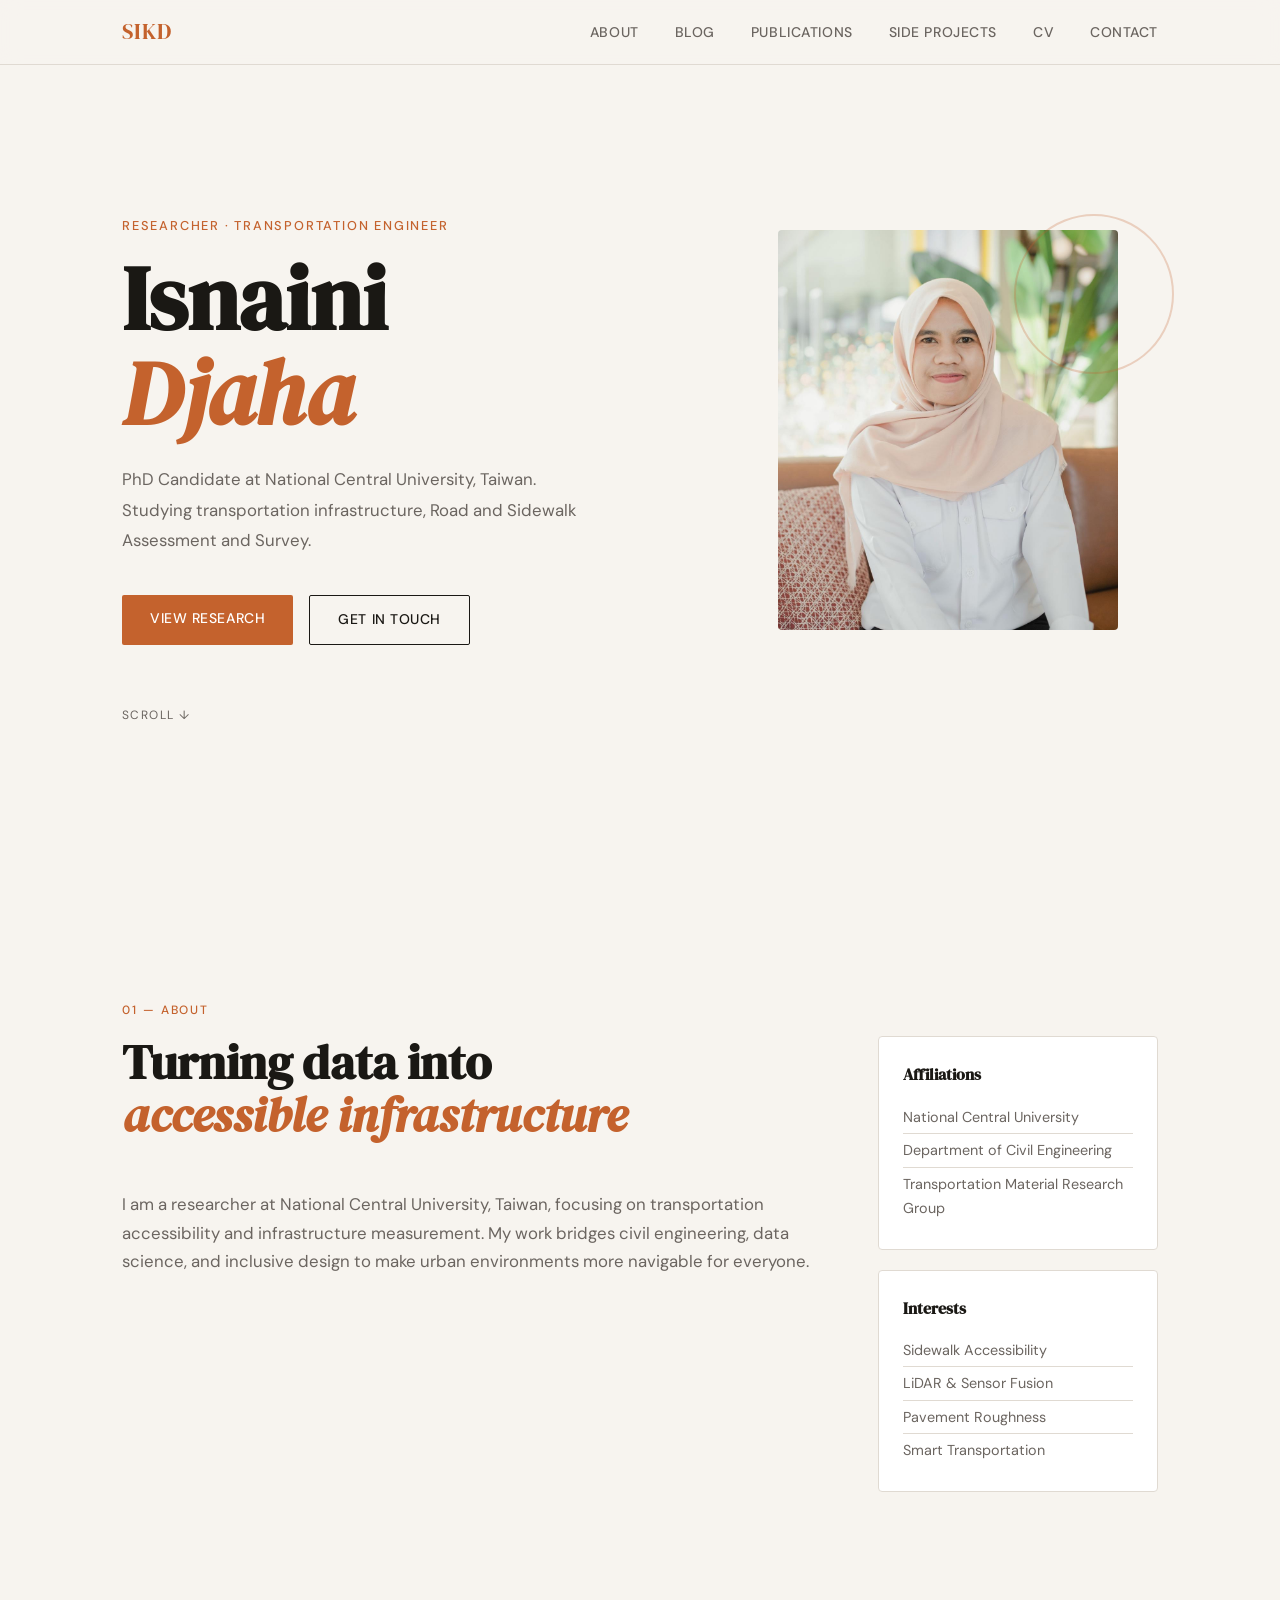
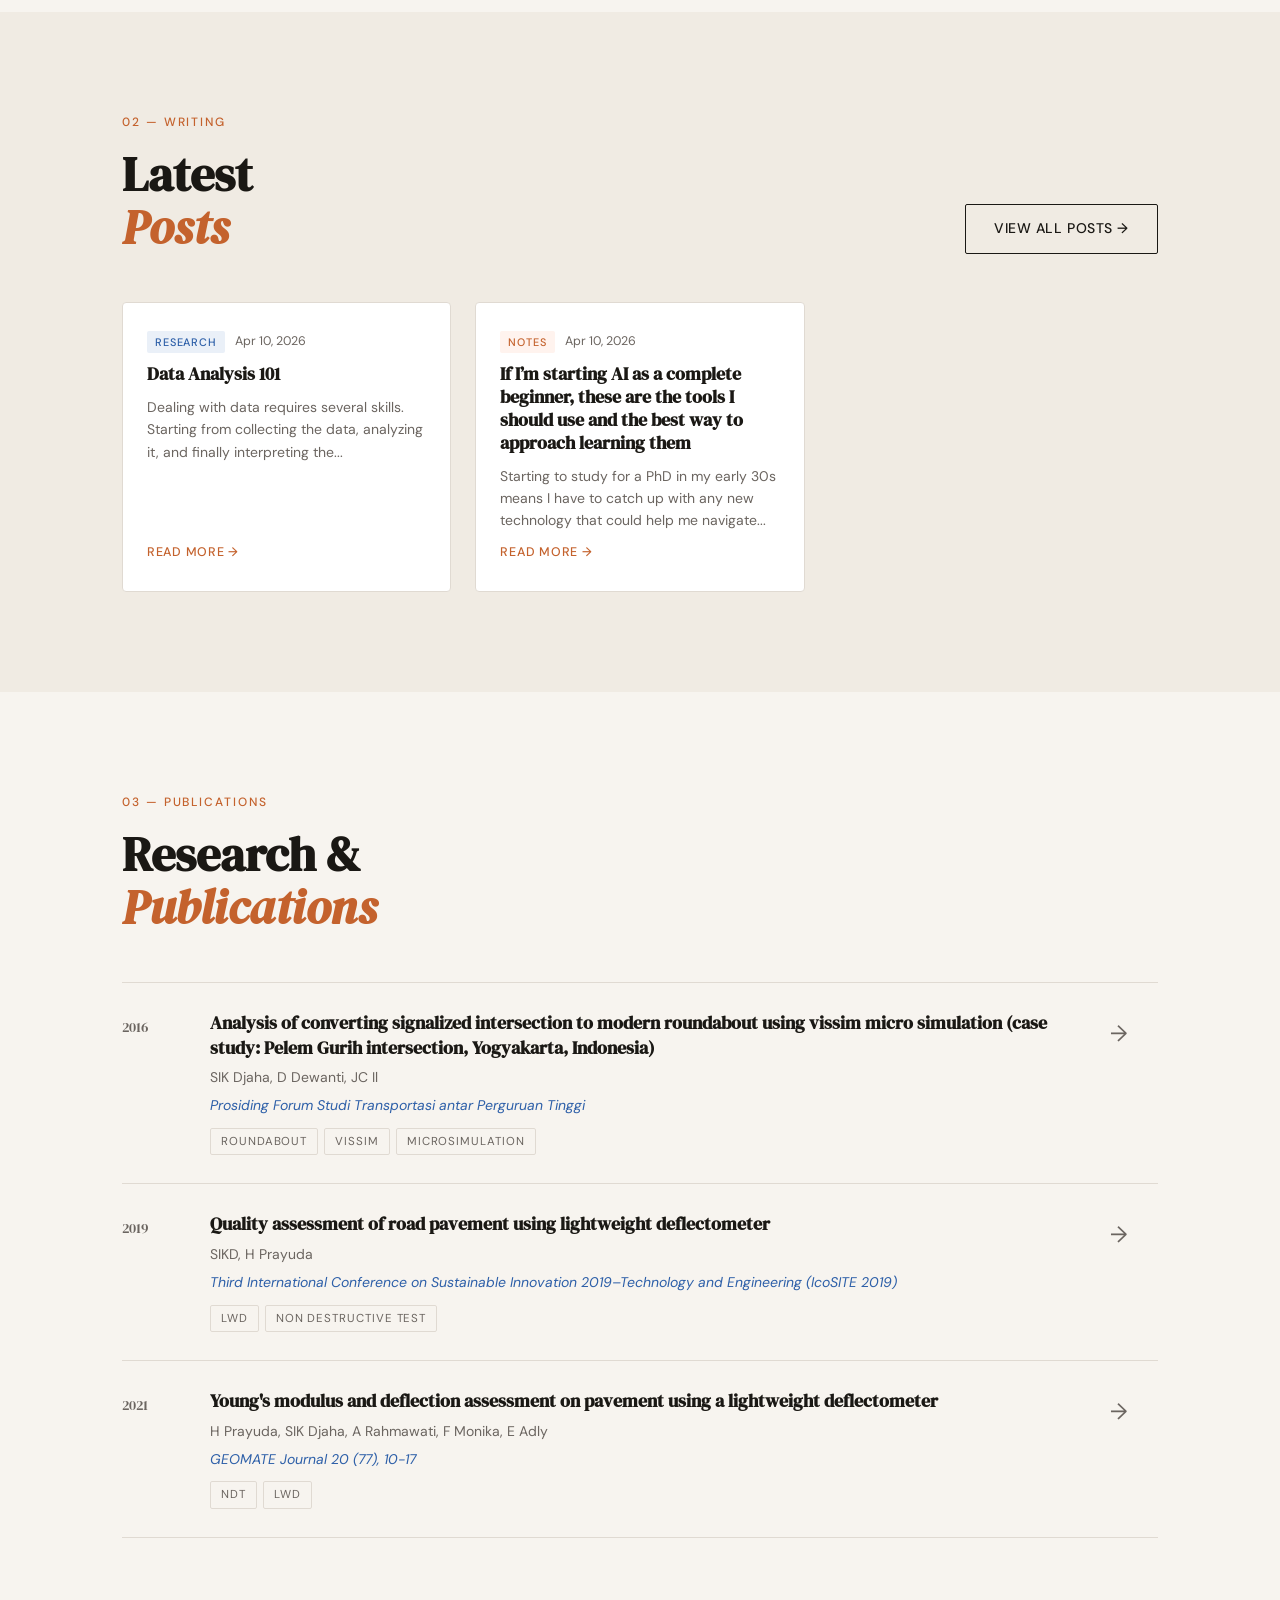
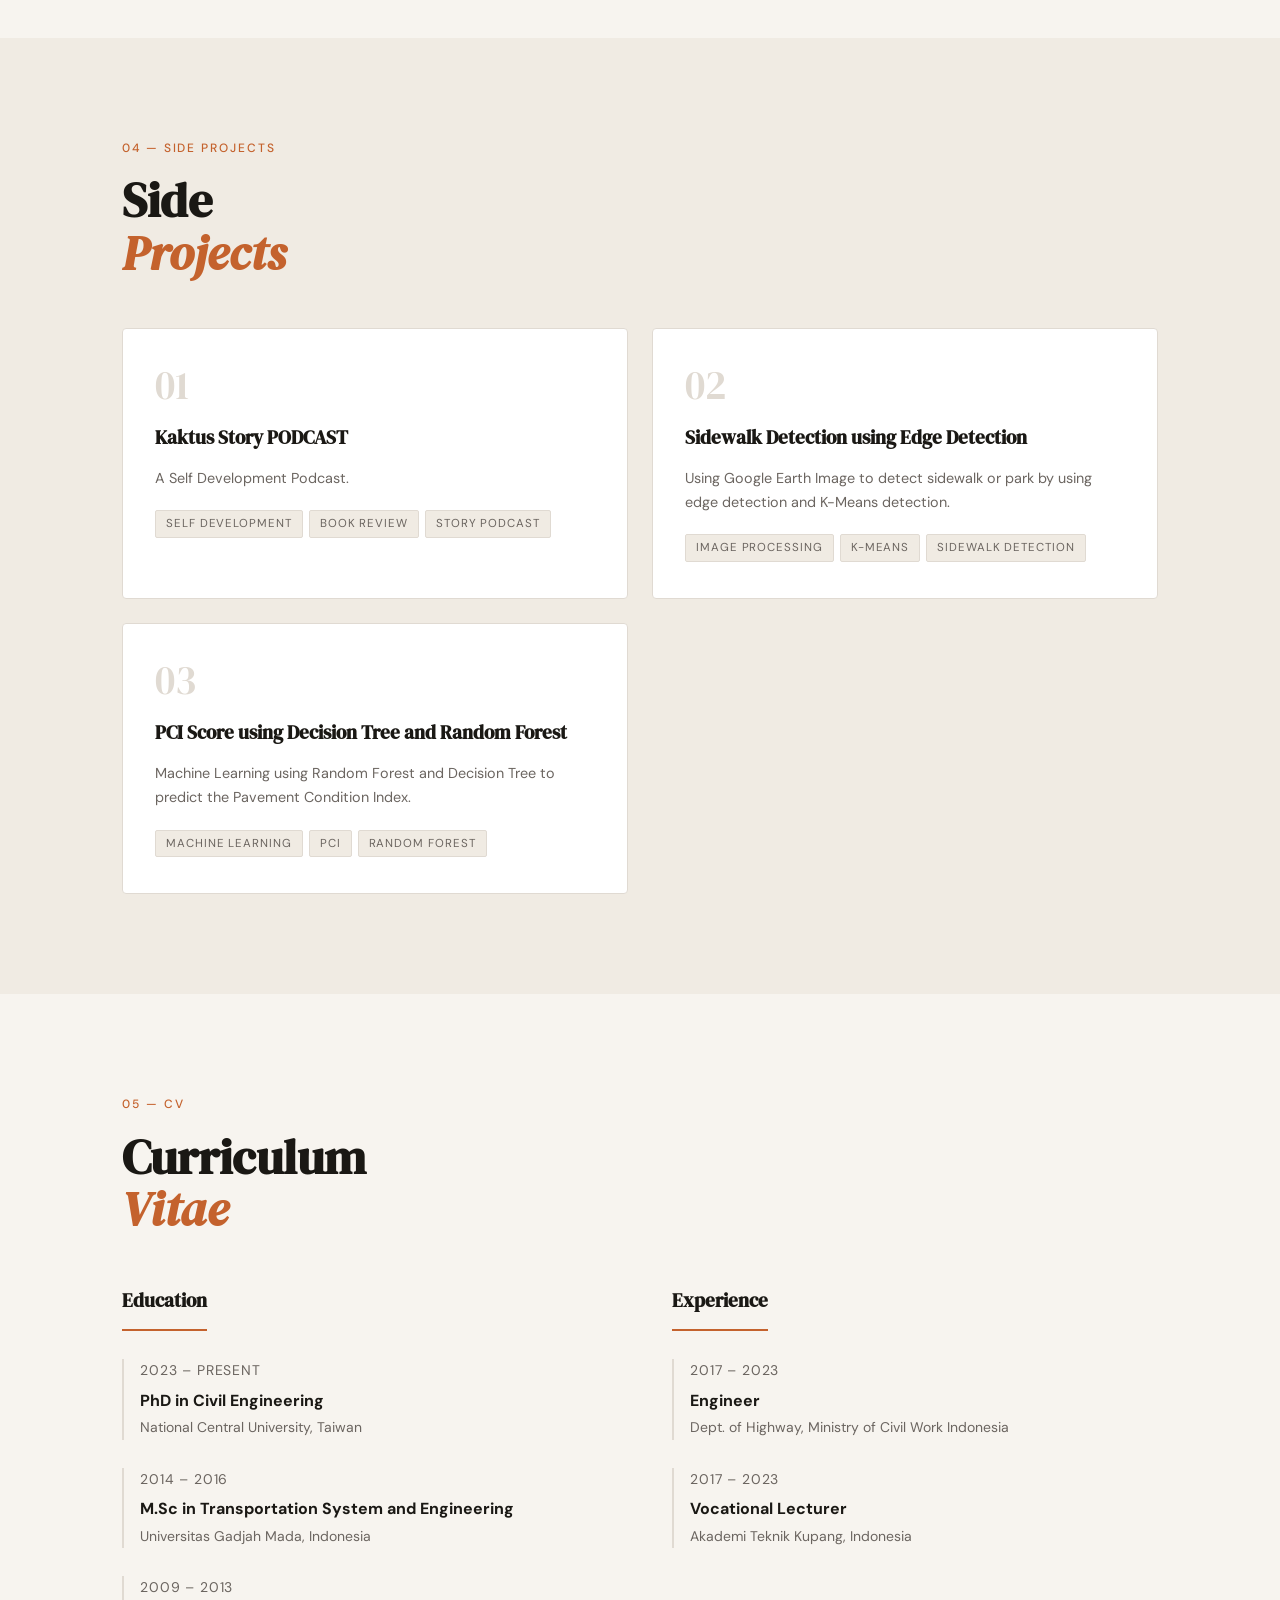
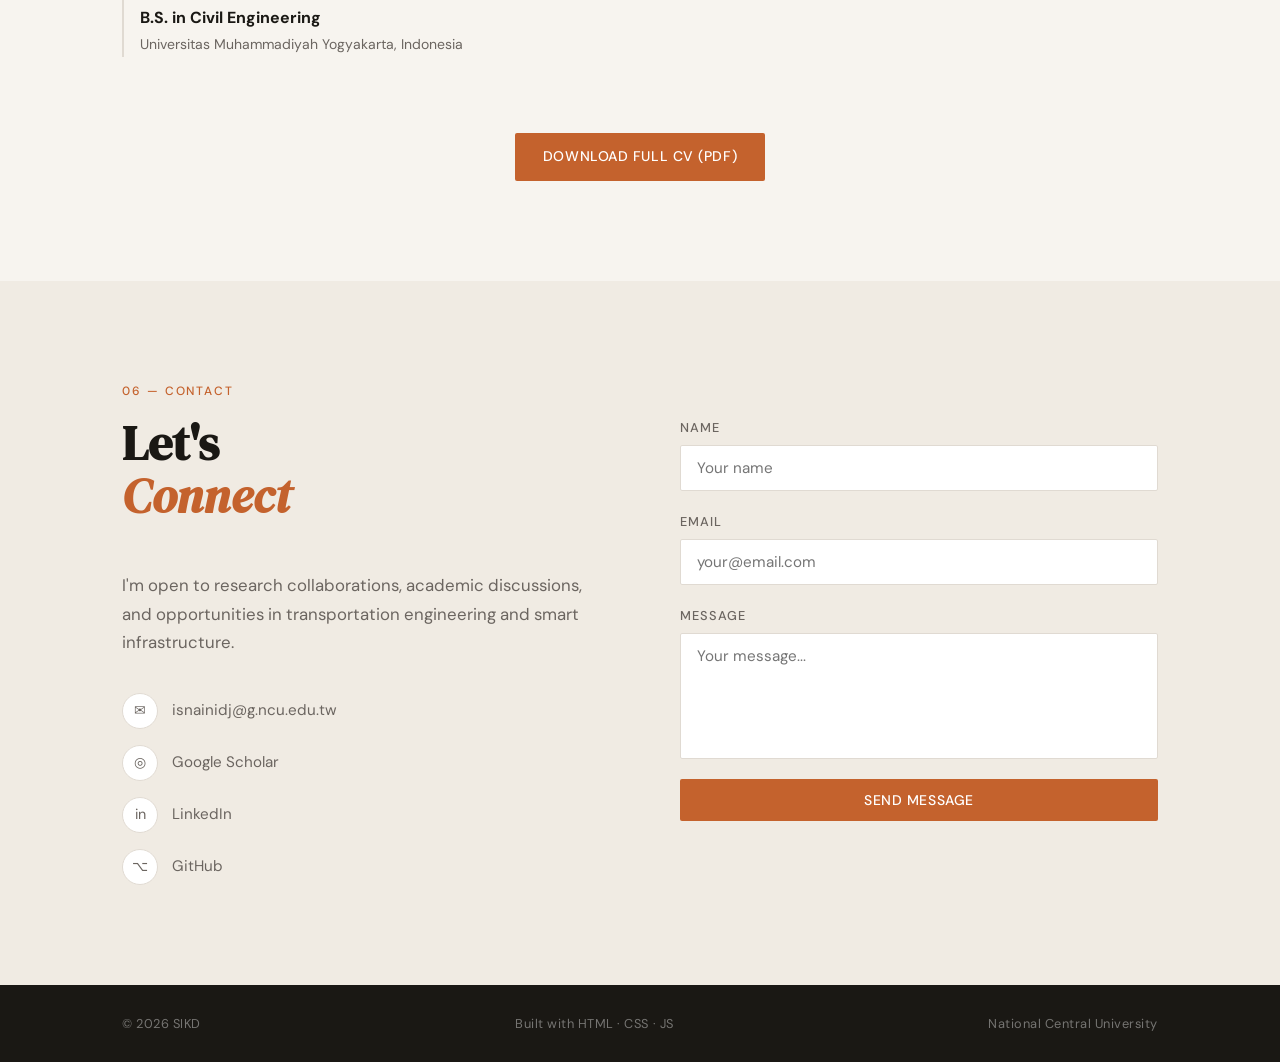
==== index.html @ bb2c090a "Update index.html" ====
<!DOCTYPE html>
<html lang="en">
<head>
  <meta charset="UTF-8" />
  <meta name="viewport" content="width=device-width, initial-scale=1.0"/>
  <title>SIKD Portfolio</title>
  <link rel="stylesheet" href="style.css" />
  <link href="https://fonts.googleapis.com/css2?family=DM+Serif+Display:ital@0;1&family=DM+Sans:wght@300;400;500&display=swap" rel="stylesheet"/>
</head>
<body>

  <!-- NAV -->
  <nav id="navbar">
    <div class="nav-inner">
      <span class="nav-logo">SIKD</span>
      <button class="burger" id="burger" aria-label="Toggle menu">
        <span></span><span></span><span></span>
      </button>
      <ul class="nav-links" id="nav-links">
        <li><a href="#about">About</a></li>
        <li><a href="blog.html">Blog</a></li>
        <li><a href="#publications">Publications</a></li>
        <li><a href="#projects">Side Projects</a></li>
        <li><a href="#cv">CV</a></li>
        <li><a href="#contact">Contact</a></li>
      </ul>
    </div>
  </nav>

  <!-- HERO -->
  <header class="hero">
    <div class="hero-grid">
      <div class="hero-text">
        <p class="hero-label">Researcher · Transportation Engineer</p>
        <h1 class="hero-name">Isnaini<br/><em>Djaha</em></h1>
        <p class="hero-sub">PhD Candidate at National Central University, Taiwan.<br/>
          Studying transportation infrastructure, Road and Sidewalk Assessment and Survey.</p>
        <div class="hero-cta">
          <a href="#publications" class="btn-primary">View Research</a>
          <a href="#contact" class="btn-ghost">Get in Touch</a>
        </div>
      </div>
      <div class="hero-photo-wrap">
        <div class="hero-photo-frame">
          <img src="isna.jpeg" alt="Isnaini Djaha" class="hero-photo" />
        </div>
        <div class="hero-accent-ring"></div>
      </div>
    </div>
    <div class="hero-scroll-hint">scroll ↓</div>
  </header>

  <!-- ABOUT -->
  <section id="about" class="section">
    <div class="container">
      <div class="section-label">01 — About</div>
      <div class="about-grid">
        <div class="about-main">
          <h2 class="section-title">Turning data into<br/><em>accessible infrastructure</em></h2>
          <p>I am a researcher at National Central University, Taiwan, focusing on transportation accessibility and infrastructure measurement. My work bridges civil engineering, data science, and inclusive design to make urban environments more navigable for everyone.</p>
        </div>
        <div class="about-side">
          <div class="info-card">
            <h3>Affiliations</h3>
            <ul>
              <li>National Central University</li>
              <li>Department of Civil Engineering</li>
              <li>Transportation Material Research Group</li>
            </ul>
          </div>
          <div class="info-card">
            <h3>Interests</h3>
            <ul>
              <li>Sidewalk Accessibility</li>
              <li>LiDAR &amp; Sensor Fusion</li>
              <li>Pavement Roughness</li>
              <li>Smart Transportation</li>
            </ul>
          </div>
        </div>
      </div>
    </div>
  </section>

  <!-- LATEST POSTS -->
  <section id="blog-preview" class="section section-alt">
    <div class="container">
      <div class="section-label">02 — Writing</div>
      <div style="display:flex; align-items:flex-end; justify-content:space-between; flex-wrap:wrap; gap:16px; margin-bottom:48px;">
        <h2 class="section-title" style="margin-bottom:0">Latest<br/><em>Posts</em></h2>
        <a href="blog.html" class="btn-ghost">View All Posts →</a>
      </div>
      <div id="latest-posts-grid" style="display:grid; grid-template-columns:repeat(3,1fr); gap:24px;">
        <div style="color:var(--muted); font-size:0.9rem; grid-column:1/-1; text-align:center; padding:40px 0;" id="latest-empty">
          No posts yet. <a href="blog.html" style="color:var(--accent);">Start writing →</a>
        </div>
      </div>
    </div>
  </section>

  <!-- PUBLICATIONS -->
  <section id="publications" class="section">
    <div class="container">
      <div class="section-label">03 — Publications</div>
      <h2 class="section-title">Research &amp;<br/><em>Publications</em></h2>
      <div class="pub-list">

        <article class="pub-item">
          <span class="pub-year">2016</span>
          <div class="pub-body">
            <h3 class="pub-title">Analysis of converting signalized intersection to modern roundabout using vissim micro simulation (case study: Pelem Gurih intersection, Yogyakarta, Indonesia)</h3>
            <p class="pub-authors">SIK Djaha, D Dewanti, JC Il</p>
            <p class="pub-journal">Prosiding Forum Studi Transportasi antar Perguruan Tinggi</p>
            <div class="pub-tags">
              <span class="tag">Roundabout</span>
              <span class="tag">Vissim</span>
              <span class="tag">Microsimulation</span>
            </div>
          </div>
          <a href="#" class="pub-link" aria-label="View paper">→</a>
        </article>

        <article class="pub-item">
          <span class="pub-year">2019</span>
          <div class="pub-body">
            <h3 class="pub-title">Quality assessment of road pavement using lightweight deflectometer</h3>
            <p class="pub-authors">SIKD, H Prayuda</p>
            <p class="pub-journal">Third International Conference on Sustainable Innovation 2019–Technology and Engineering (IcoSITE 2019)</p>
            <div class="pub-tags">
              <span class="tag">LWD</span>
              <span class="tag">Non Destructive Test</span>
            </div>
          </div>
          <a href="#" class="pub-link" aria-label="View paper">→</a>
        </article>

        <article class="pub-item">
          <span class="pub-year">2021</span>
          <div class="pub-body">
            <h3 class="pub-title">Young's modulus and deflection assessment on pavement using a lightweight deflectometer</h3>
            <p class="pub-authors">H Prayuda, SIK Djaha, A Rahmawati, F Monika, E Adly</p>
            <p class="pub-journal">GEOMATE Journal 20 (77), 10-17</p>
            <div class="pub-tags">
              <span class="tag">NDT</span>
              <span class="tag">LWD</span>
            </div>
          </div>
          <a href="#" class="pub-link" aria-label="View paper">→</a>
        </article>

      </div>
    </div>
  </section>

  <!-- PROJECTS -->
  <section id="projects" class="section section-alt">
    <div class="container">
      <div class="section-label">04 — Side Projects</div>
      <h2 class="section-title">Side<br/><em>Projects</em></h2>
      <div class="projects-grid">

        <div class="project-card">
          <div class="project-num">01</div>
          <h3>Kaktus Story PODCAST</h3>
          <p>A Self Development Podcast.</p>
          <div class="project-tags">
            <span class="tag">Self Development</span>
            <span class="tag">Book Review</span>
            <span class="tag">Story Podcast</span>
          </div>
        </div>

        <div class="project-card">
          <div class="project-num">02</div>
          <h3>Sidewalk Detection using Edge Detection</h3>
          <p>Using Google Earth Image to detect sidewalk or park by using edge detection and K-Means detection.</p>
          <div class="project-tags">
            <span class="tag">Image Processing</span>
            <span class="tag">K-Means</span>
            <span class="tag">Sidewalk Detection</span>
          </div>
        </div>

        <div class="project-card">
          <div class="project-num">03</div>
          <h3>PCI Score using Decision Tree and Random Forest</h3>
          <p>Machine Learning using Random Forest and Decision Tree to predict the Pavement Condition Index.</p>
          <div class="project-tags">
            <span class="tag">Machine Learning</span>
            <span class="tag">PCI</span>
            <span class="tag">Random Forest</span>
          </div>
        </div>

      </div>
    </div>
  </section>

  <!-- CV -->
  <section id="cv" class="section">
    <div class="container">
      <div class="section-label">05 — CV</div>
      <h2 class="section-title">Curriculum<br/><em>Vitae</em></h2>
      <div class="cv-grid">
        <div class="cv-col">
          <h3 class="cv-col-title">Education</h3>
          <div class="cv-entry">
            <span class="cv-year">2023 – Present</span>
            <strong>PhD in Civil Engineering</strong>
            <span>National Central University, Taiwan</span>
          </div>
          <div class="cv-entry">
            <span class="cv-year">2014 – 2016</span>
            <strong>M.Sc in Transportation System and Engineering</strong>
            <span>Universitas Gadjah Mada, Indonesia</span>
          </div>
          <div class="cv-entry">
            <span class="cv-year">2009 – 2013</span>
            <strong>B.S. in Civil Engineering</strong>
            <span>Universitas Muhammadiyah Yogyakarta, Indonesia</span>
          </div>
        </div>
        <div class="cv-col">
          <h3 class="cv-col-title">Experience</h3>
          <div class="cv-entry">
            <span class="cv-year">2017 – 2023</span>
            <strong>Engineer</strong>
            <span>Dept. of Highway, Ministry of Civil Work Indonesia</span>
          </div>
          <div class="cv-entry">
            <span class="cv-year">2017 – 2023</span>
            <strong>Vocational Lecturer</strong>
            <span>Akademi Teknik Kupang, Indonesia</span>
          </div>
        </div>
      </div>
      <div class="cv-download">
        <a href="cv.pdf" class="btn-primary" download>Download Full CV (PDF)</a>
      </div>
    </div>
  </section>

  <!-- CONTACT -->
  <section id="contact" class="section section-alt">
    <div class="container">
      <div class="section-label">06 — Contact</div>
      <div class="contact-grid">
        <div class="contact-left">
          <h2 class="section-title">Let's<br/><em>Connect</em></h2>
          <p>I'm open to research collaborations, academic discussions, and opportunities in transportation engineering and smart infrastructure.</p>
          <div class="contact-links">
            <a href="mailto:isnainidj@g.ncu.edu.tw" class="contact-item">
              <span class="contact-icon">✉</span>
              isnainidj@g.ncu.edu.tw
            </a>
            <a href="https://scholar.google.com/citations?user=42AXFUIAAAAJ&hl=en" target="_blank" class="contact-item">
              <span class="contact-icon">◎</span>
              Google Scholar
            </a>
            <a href="https://www.linkedin.com/in/isnaini-k/" target="_blank" class="contact-item">
              <span class="contact-icon">in</span>
              LinkedIn
            </a>
            <a href="https://github.com/iniizhna" target="_blank" class="contact-item">
              <span class="contact-icon">⌥</span>
              GitHub
            </a>
          </div>
        </div>
        <div class="contact-right">
          <form class="contact-form" onsubmit="handleFormSubmit(event)">
            <div class="form-group">
              <label for="name">Name</label>
              <input type="text" id="name" placeholder="Your name" required />
            </div>
            <div class="form-group">
              <label for="email">Email</label>
              <input type="email" id="email" placeholder="your@email.com" required />
            </div>
            <div class="form-group">
              <label for="message">Message</label>
              <textarea id="message" rows="5" placeholder="Your message..." required></textarea>
            </div>
            <button type="submit" class="btn-primary full-width">Send Message</button>
            <p class="form-note" id="form-success" style="display:none;">✓ Message sent! (Note: connect to a backend service like Formspree to make this functional.)</p>
          </form>
        </div>
      </div>
    </div>
  </section>

  <!-- FOOTER -->
  <footer class="footer">
    <div class="container footer-inner">
      <span>© 2026 SIKD</span>
      <span>Built with HTML · CSS · JS</span>
      <span>National Central University</span>
    </div>
  </footer>

  <script src="script.js"></script>
  <script>
    // Load latest 3 posts from posts.json
    async function loadLatestPosts() {
      let posts = [];
      try {
        const res = await fetch('posts.json');
        if (res.ok) posts = await res.json();
      } catch(e) {}

      // Also check localStorage for local preview
      const local = JSON.parse(localStorage.getItem('sikd_posts') || '[]');
      local.forEach(lp => { if (!posts.find(p => p.id === lp.id)) posts.push(lp); });

      // Sort newest first
      posts.sort((a, b) => new Date(b.date) - new Date(a.date));

      const grid = document.getElementById('latest-posts-grid');
      const empty = document.getElementById('latest-empty');
      const latest = posts.slice(0, 3);

      if (latest.length === 0) { empty.style.display = 'block'; return; }
      empty.style.display = 'none';

      const catStyle = {
        research:   { label: 'Research',      cls: 'cat-research' },
        notes:      { label: 'Notes',         cls: 'cat-notes' },
        conference: { label: 'Conference',    cls: 'cat-conference' },
        paper:      { label: 'Paper Summary', cls: 'cat-paper' },
      };

      latest.forEach(post => {
        const cat = catStyle[post.category] || catStyle.notes;
        const dateStr = new Date(post.date).toLocaleDateString('en-US', { month:'short', day:'numeric', year:'numeric' });
        const excerpt = post.content.replace(/https?:\/\/\S+/g, '').trim().substring(0, 120);
        const card = document.createElement('a');
        card.href = 'blog.html';
        card.className = 'latest-post-card';
        card.innerHTML = `
          <div class="lp-meta">
            <span class="lp-cat ${cat.cls}">${cat.label}</span>
            <span class="lp-date">${dateStr}</span>
          </div>
          <h3 class="lp-title">${post.title}</h3>
          <p class="lp-excerpt">${excerpt}...</p>
          <span class="lp-more">Read more →</span>
        `;
        grid.appendChild(card);
      });
    }
    loadLatestPosts();
  </script>

</body>
</html>
---- style.css ----
/* ─────────────────────────────────────────────
   PORTFOLIO — style.css
   Aesthetic: Refined academic / editorial
   Fonts: DM Serif Display + DM Sans
───────────────────────────────────────────── */

/* ── VARIABLES ── */
:root {
  --cream:   #F7F4EF;
  --ink:     #1A1814;
  --muted:   #6B6560;
  --accent:  #C4622D;
  --accent2: #2D5FA8;
  --border:  #E0DAD2;
  --card-bg: #FFFFFF;
  --alt-bg:  #F0EBE3;

  --serif: 'DM Serif Display', Georgia, serif;
  --sans:  'DM Sans', sans-serif;

  --max-w: 1100px;
  --section-gap: 100px;
}

/* ── RESET ── */
*, *::before, *::after { box-sizing: border-box; margin: 0; padding: 0; }
html { scroll-behavior: smooth; font-size: 16px; }
body {
  font-family: var(--sans);
  background: var(--cream);
  color: var(--ink);
  line-height: 1.7;
  overflow-x: hidden;
}
img { max-width: 100%; display: block; }
a { color: inherit; text-decoration: none; }
ul { list-style: none; }

/* ── CONTAINER ── */
.container {
  max-width: var(--max-w);
  margin: 0 auto;
  padding: 0 32px;
}

/* ── NAV ── */
#navbar {
  position: fixed; top: 0; left: 0; right: 0;
  z-index: 100;
  background: rgba(247, 244, 239, 0.92);
  backdrop-filter: blur(10px);
  border-bottom: 1px solid var(--border);
  transition: box-shadow 0.3s;
}
#navbar.scrolled { box-shadow: 0 2px 20px rgba(0,0,0,0.08); }
.nav-inner {
  max-width: var(--max-w);
  margin: 0 auto;
  padding: 0 32px;
  height: 64px;
  display: flex;
  align-items: center;
  justify-content: space-between;
}
.nav-logo {
  font-family: var(--serif);
  font-size: 1.4rem;
  color: var(--accent);
  letter-spacing: 0.05em;
}
.nav-links {
  display: flex;
  gap: 36px;
}
.nav-links a {
  font-size: 0.875rem;
  font-weight: 500;
  letter-spacing: 0.04em;
  color: var(--muted);
  transition: color 0.2s;
  text-transform: uppercase;
}
.nav-links a:hover { color: var(--ink); }

/* Burger (mobile) */
.burger {
  display: none;
  flex-direction: column;
  gap: 5px;
  background: none;
  border: none;
  cursor: pointer;
  padding: 4px;
}
.burger span {
  display: block;
  width: 24px; height: 2px;
  background: var(--ink);
  transition: all 0.3s;
}

/* ── BUTTONS ── */
.btn-primary {
  display: inline-block;
  background: var(--accent);
  color: #fff;
  padding: 12px 28px;
  border-radius: 2px;
  font-family: var(--sans);
  font-size: 0.875rem;
  font-weight: 500;
  letter-spacing: 0.04em;
  text-transform: uppercase;
  border: none;
  cursor: pointer;
  transition: background 0.2s, transform 0.15s;
}
.btn-primary:hover { background: #a8501f; transform: translateY(-1px); }
.btn-ghost {
  display: inline-block;
  border: 1.5px solid var(--ink);
  color: var(--ink);
  padding: 12px 28px;
  border-radius: 2px;
  font-size: 0.875rem;
  font-weight: 500;
  letter-spacing: 0.04em;
  text-transform: uppercase;
  transition: background 0.2s, color 0.2s;
}
.btn-ghost:hover { background: var(--ink); color: var(--cream); }
.full-width { width: 100%; text-align: center; }

/* ── HERO ── */
.hero {
  min-height: 100vh;
  padding: 120px 32px 80px;
  max-width: var(--max-w);
  margin: 0 auto;
  display: flex;
  flex-direction: column;
  justify-content: center;
}
.hero-grid {
  display: grid;
  grid-template-columns: 1fr 380px;
  gap: 60px;
  align-items: center;
}
.hero-label {
  font-size: 0.8rem;
  letter-spacing: 0.14em;
  text-transform: uppercase;
  color: var(--accent);
  margin-bottom: 16px;
  font-weight: 500;
}
.hero-name {
  font-family: var(--serif);
  font-size: clamp(3.5rem, 7vw, 6rem);
  line-height: 1.05;
  margin-bottom: 24px;
  animation: fadeUp 0.8s ease both;
}
.hero-name em {
  font-style: italic;
  color: var(--accent);
}
.hero-sub {
  font-size: 1.05rem;
  color: var(--muted);
  max-width: 480px;
  margin-bottom: 40px;
  line-height: 1.8;
  animation: fadeUp 0.8s 0.15s ease both;
}
.hero-cta {
  display: flex;
  gap: 16px;
  animation: fadeUp 0.8s 0.3s ease both;
}

/* Photo */
.hero-photo-wrap {
  position: relative;
  animation: fadeUp 0.8s 0.2s ease both;
}
.hero-photo-frame {
  position: relative;
  width: 340px;
  height: 400px;
  border-radius: 4px;
  overflow: hidden;
  background: var(--alt-bg);
}
.hero-photo {
  width: 100%; height: 100%;
  object-fit: cover;
}
.photo-placeholder {
  position: absolute; inset: 0;
  display: flex;
  align-items: center;
  justify-content: center;
  font-family: var(--serif);
  font-size: 1.2rem;
  color: var(--muted);
  text-align: center;
  line-height: 1.4;
  background: linear-gradient(145deg, #ece6dc, #dfd8cc);
}
.hero-accent-ring {
  position: absolute;
  top: -16px; right: -16px;
  width: 160px; height: 160px;
  border: 2px solid var(--accent);
  border-radius: 50%;
  opacity: 0.25;
}
.hero-scroll-hint {
  margin-top: 60px;
  font-size: 0.75rem;
  letter-spacing: 0.12em;
  color: var(--muted);
  text-transform: uppercase;
  animation: fadeUp 0.8s 0.5s ease both;
}

/* ── SECTIONS ── */
.section {
  padding: var(--section-gap) 0;
}
.section-alt {
  background: var(--alt-bg);
}
.section-label {
  font-size: 0.75rem;
  letter-spacing: 0.16em;
  text-transform: uppercase;
  color: var(--accent);
  font-weight: 500;
  margin-bottom: 16px;
}
.section-title {
  font-family: var(--serif);
  font-size: clamp(2rem, 4vw, 3rem);
  line-height: 1.1;
  margin-bottom: 48px;
}
.section-title em {
  font-style: italic;
  color: var(--accent);
}

/* ── ABOUT ── */
.about-grid {
  display: grid;
  grid-template-columns: 1fr 280px;
  gap: 64px;
  align-items: start;
}
.about-main p {
  color: var(--muted);
  margin-bottom: 20px;
  font-size: 1.05rem;
}
.about-main p strong { color: var(--ink); }
.info-card {
  background: var(--card-bg);
  border: 1px solid var(--border);
  padding: 24px;
  border-radius: 4px;
  margin-bottom: 20px;
}
.info-card h3 {
  font-family: var(--serif);
  font-size: 1rem;
  margin-bottom: 12px;
  color: var(--ink);
}
.info-card li {
  font-size: 0.9rem;
  color: var(--muted);
  padding: 4px 0;
  border-bottom: 1px solid var(--border);
}
.info-card li:last-child { border-bottom: none; }

/* ── PUBLICATIONS ── */
.pub-list { display: flex; flex-direction: column; gap: 0; }
.pub-item {
  display: grid;
  grid-template-columns: 64px 1fr 48px;
  gap: 24px;
  align-items: start;
  padding: 28px 0;
  border-bottom: 1px solid var(--border);
  transition: background 0.2s;
}
.pub-item:first-child { border-top: 1px solid var(--border); }
.pub-year {
  font-family: var(--serif);
  font-size: 0.9rem;
  color: var(--muted);
  padding-top: 4px;
}
.pub-title {
  font-family: var(--serif);
  font-size: 1.1rem;
  margin-bottom: 6px;
  line-height: 1.4;
}
.pub-authors {
  font-size: 0.875rem;
  color: var(--muted);
  margin-bottom: 4px;
}
.pub-journal {
  font-size: 0.875rem;
  color: var(--accent2);
  font-style: italic;
  margin-bottom: 10px;
}
.pub-link {
  font-size: 1.4rem;
  color: var(--muted);
  padding-top: 4px;
  transition: color 0.2s, transform 0.2s;
  display: inline-block;
}
.pub-link:hover { color: var(--accent); transform: translateX(4px); }

/* ── TAGS ── */
.pub-tags, .project-tags { display: flex; flex-wrap: wrap; gap: 6px; }
.tag {
  font-size: 0.72rem;
  letter-spacing: 0.08em;
  text-transform: uppercase;
  padding: 3px 10px;
  border: 1px solid var(--border);
  border-radius: 2px;
  color: var(--muted);
  background: var(--cream);
}
.section-alt .tag { background: var(--alt-bg); }

/* ── PROJECTS ── */
.projects-grid {
  display: grid;
  grid-template-columns: repeat(2, 1fr);
  gap: 24px;
}
.project-card {
  background: var(--card-bg);
  border: 1px solid var(--border);
  padding: 36px 32px;
  border-radius: 4px;
  transition: transform 0.25s, box-shadow 0.25s;
  position: relative;
  overflow: hidden;
}
.project-card::before {
  content: '';
  position: absolute;
  top: 0; left: 0; right: 0;
  height: 3px;
  background: var(--accent);
  transform: scaleX(0);
  transform-origin: left;
  transition: transform 0.3s ease;
}
.project-card:hover { transform: translateY(-4px); box-shadow: 0 12px 40px rgba(0,0,0,0.08); }
.project-card:hover::before { transform: scaleX(1); }
.project-num {
  font-family: var(--serif);
  font-size: 2.5rem;
  color: var(--border);
  line-height: 1;
  margin-bottom: 16px;
}
.project-card h3 {
  font-family: var(--serif);
  font-size: 1.2rem;
  margin-bottom: 12px;
}
.project-card p {
  font-size: 0.9rem;
  color: var(--muted);
  margin-bottom: 20px;
  line-height: 1.7;
}

/* ── CV ── */
.cv-grid {
  display: grid;
  grid-template-columns: 1fr 1fr;
  gap: 64px;
  margin-bottom: 48px;
}
.cv-col-title {
  font-family: var(--serif);
  font-size: 1.2rem;
  margin-bottom: 28px;
  padding-bottom: 12px;
  border-bottom: 2px solid var(--accent);
  display: inline-block;
}
.cv-entry {
  display: flex;
  flex-direction: column;
  margin-bottom: 28px;
  padding-left: 16px;
  border-left: 2px solid var(--border);
}
.cv-year {
  font-size: 0.78rem;
  letter-spacing: 0.06em;
  color: var(--accent);
  text-transform: uppercase;
  margin-bottom: 4px;
}
.cv-entry strong {
  font-size: 1rem;
  margin-bottom: 2px;
}
.cv-entry span {
  font-size: 0.875rem;
  color: var(--muted);
}
.cv-download { text-align: center; }

/* ── CONTACT ── */
.contact-grid {
  display: grid;
  grid-template-columns: 1fr 1fr;
  gap: 80px;
  align-items: start;
}
.contact-left p {
  color: var(--muted);
  margin-bottom: 36px;
  font-size: 1.05rem;
}
.contact-links { display: flex; flex-direction: column; gap: 16px; }
.contact-item {
  display: flex;
  align-items: center;
  gap: 14px;
  font-size: 0.95rem;
  color: var(--muted);
  transition: color 0.2s;
}
.contact-item:hover { color: var(--accent); }
.contact-icon {
  width: 36px; height: 36px;
  border: 1px solid var(--border);
  border-radius: 50%;
  display: flex;
  align-items: center;
  justify-content: center;
  font-size: 0.9rem;
  flex-shrink: 0;
  background: var(--card-bg);
}

/* Contact form */
.contact-form { display: flex; flex-direction: column; gap: 20px; }
.form-group { display: flex; flex-direction: column; gap: 6px; }
.form-group label {
  font-size: 0.8rem;
  letter-spacing: 0.08em;
  text-transform: uppercase;
  color: var(--muted);
  font-weight: 500;
}
.form-group input,
.form-group textarea {
  background: var(--card-bg);
  border: 1px solid var(--border);
  border-radius: 2px;
  padding: 12px 16px;
  font-family: var(--sans);
  font-size: 0.95rem;
  color: var(--ink);
  outline: none;
  transition: border-color 0.2s;
  resize: none;
}
.form-group input:focus,
.form-group textarea:focus {
  border-color: var(--accent);
}
.form-note {
  font-size: 0.875rem;
  color: var(--accent2);
  text-align: center;
  margin-top: 8px;
}

/* ── FOOTER ── */
.footer {
  background: var(--ink);
  color: rgba(255,255,255,0.4);
  padding: 28px 0;
}
.footer-inner {
  display: flex;
  justify-content: space-between;
  align-items: center;
  font-size: 0.8rem;
  letter-spacing: 0.04em;
}

/* ── ANIMATIONS ── */
@keyframes fadeUp {
  from { opacity: 0; transform: translateY(24px); }
  to   { opacity: 1; transform: translateY(0); }
}
.reveal {
  opacity: 0;
  transform: translateY(30px);
  transition: opacity 0.7s ease, transform 0.7s ease;
}
.reveal.visible {
  opacity: 1;
  transform: translateY(0);
}

/* ── RESPONSIVE ── */
@media (max-width: 900px) {
  .hero-grid { grid-template-columns: 1fr; }
  .hero-photo-wrap { display: none; }
  .about-grid { grid-template-columns: 1fr; }
  .contact-grid { grid-template-columns: 1fr; gap: 48px; }
  .cv-grid { grid-template-columns: 1fr; gap: 40px; }
  .projects-grid { grid-template-columns: 1fr; }
  .pub-item { grid-template-columns: 48px 1fr 36px; gap: 16px; }
}

@media (max-width: 640px) {
  .nav-links {
    display: none;
    flex-direction: column;
    position: absolute;
    top: 64px; left: 0; right: 0;
    background: var(--cream);
    border-bottom: 1px solid var(--border);
    padding: 24px 32px;
    gap: 20px;
  }
  .nav-links.open { display: flex; }
  .burger { display: flex; }
  .hero-cta { flex-direction: column; }
  .footer-inner { flex-direction: column; gap: 8px; text-align: center; }
  .pub-item { grid-template-columns: 1fr; gap: 8px; }
  .pub-link { display: none; }
}

/* ── LATEST POSTS (index.html) ── */
.latest-post-card {
  background: var(--card-bg);
  border: 1px solid var(--border);
  border-radius: 4px;
  padding: 28px 24px;
  text-decoration: none;
  color: var(--ink);
  display: flex; flex-direction: column; gap: 10px;
  transition: transform 0.25s, box-shadow 0.25s;
  position: relative; overflow: hidden;
}
.latest-post-card::before {
  content: '';
  position: absolute; top: 0; left: 0; right: 0; height: 3px;
  background: var(--accent);
  transform: scaleX(0); transform-origin: left;
  transition: transform 0.3s ease;
}
.latest-post-card:hover { transform: translateY(-4px); box-shadow: 0 12px 32px rgba(0,0,0,0.08); }
.latest-post-card:hover::before { transform: scaleX(1); }
.lp-meta { display: flex; align-items: center; gap: 10px; }
.lp-cat {
  font-size: 0.68rem; letter-spacing: 0.08em; text-transform: uppercase;
  padding: 2px 8px; border-radius: 2px; font-weight: 500;
}
.cat-research { background: #EAF0F8; color: #2D5FA8; }
.cat-notes { background: #FFF3EE; color: #C4622D; }
.cat-conference { background: #F0F5EA; color: #3A7D2C; }
.cat-paper { background: #F5F0FA; color: #6B35A8; }
.lp-date { font-size: 0.78rem; color: var(--muted); }
.lp-title { font-family: var(--serif); font-size: 1.1rem; line-height: 1.3; }
.lp-excerpt { font-size: 0.875rem; color: var(--muted); line-height: 1.6; flex: 1; }
.lp-more { font-size: 0.78rem; font-weight: 500; letter-spacing: 0.06em; text-transform: uppercase; color: var(--accent); }

@media (max-width: 900px) {
  #latest-posts-grid { grid-template-columns: 1fr !important; }
}
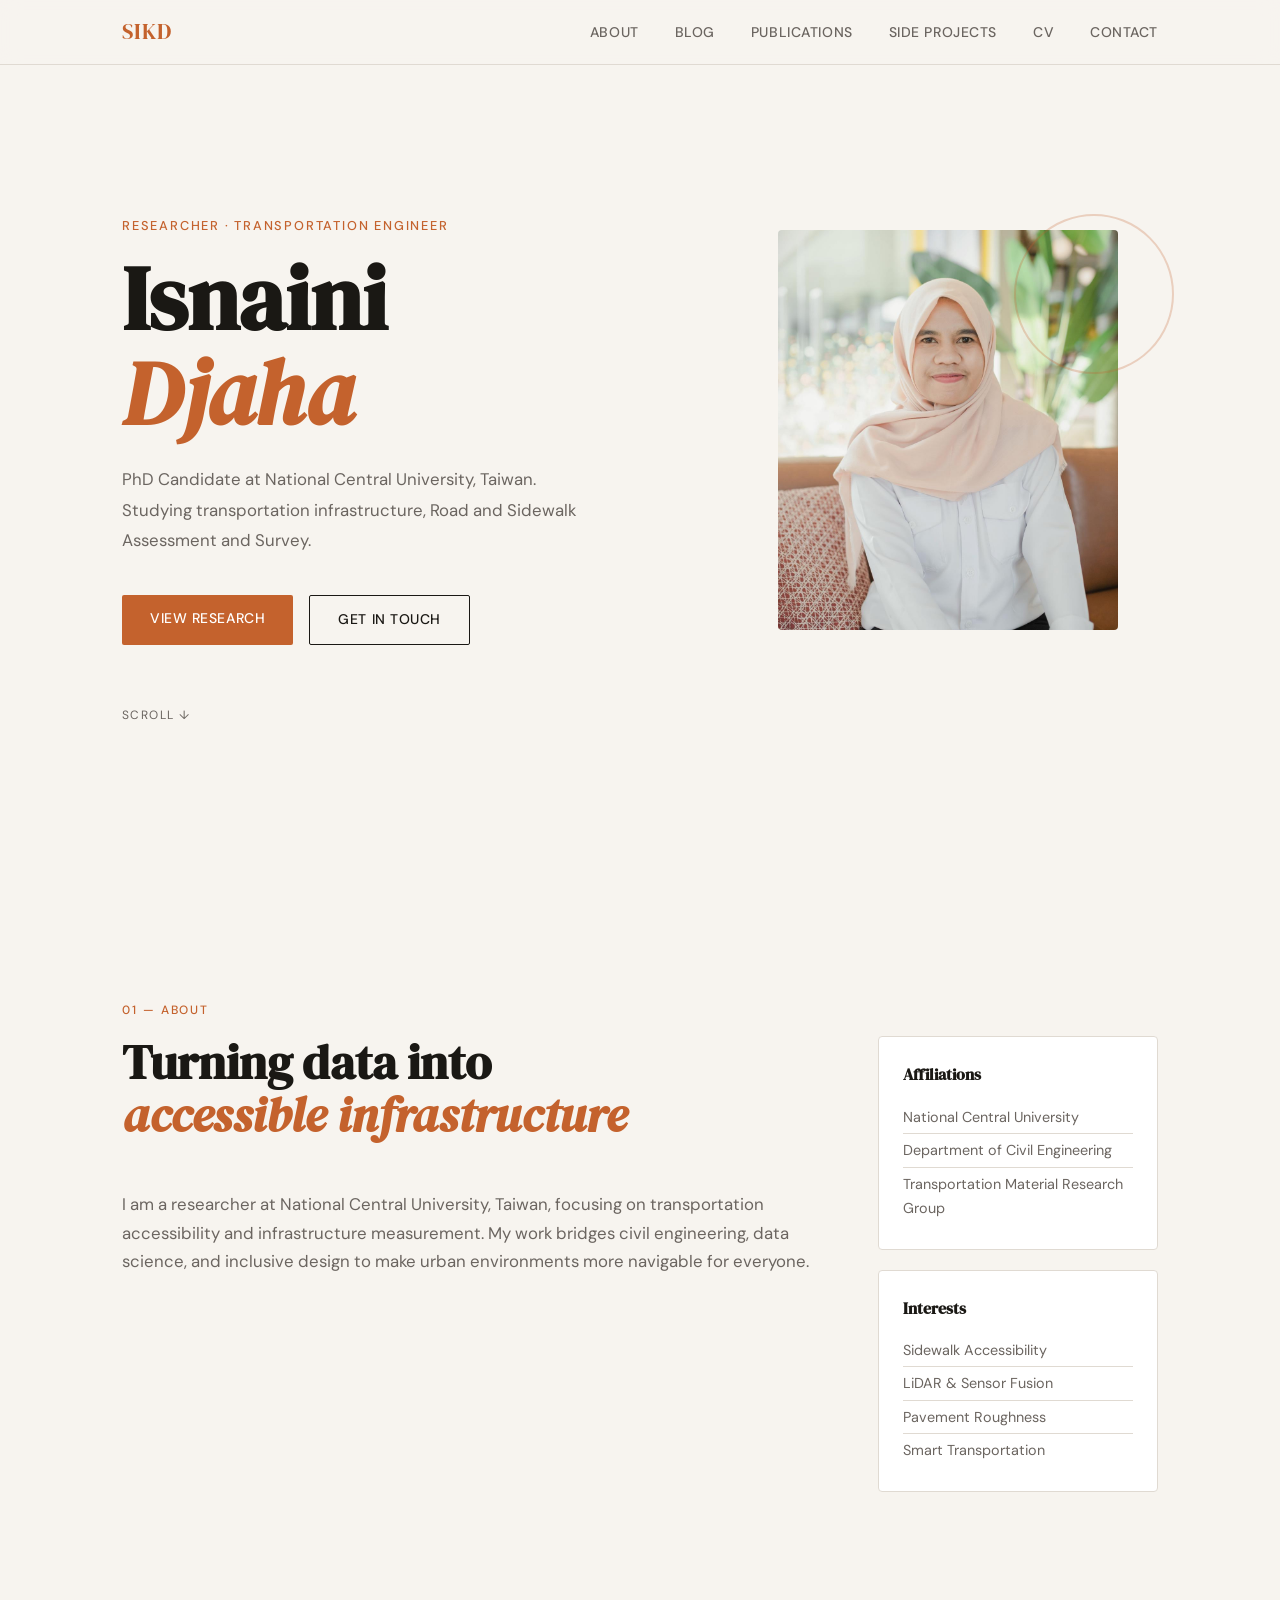
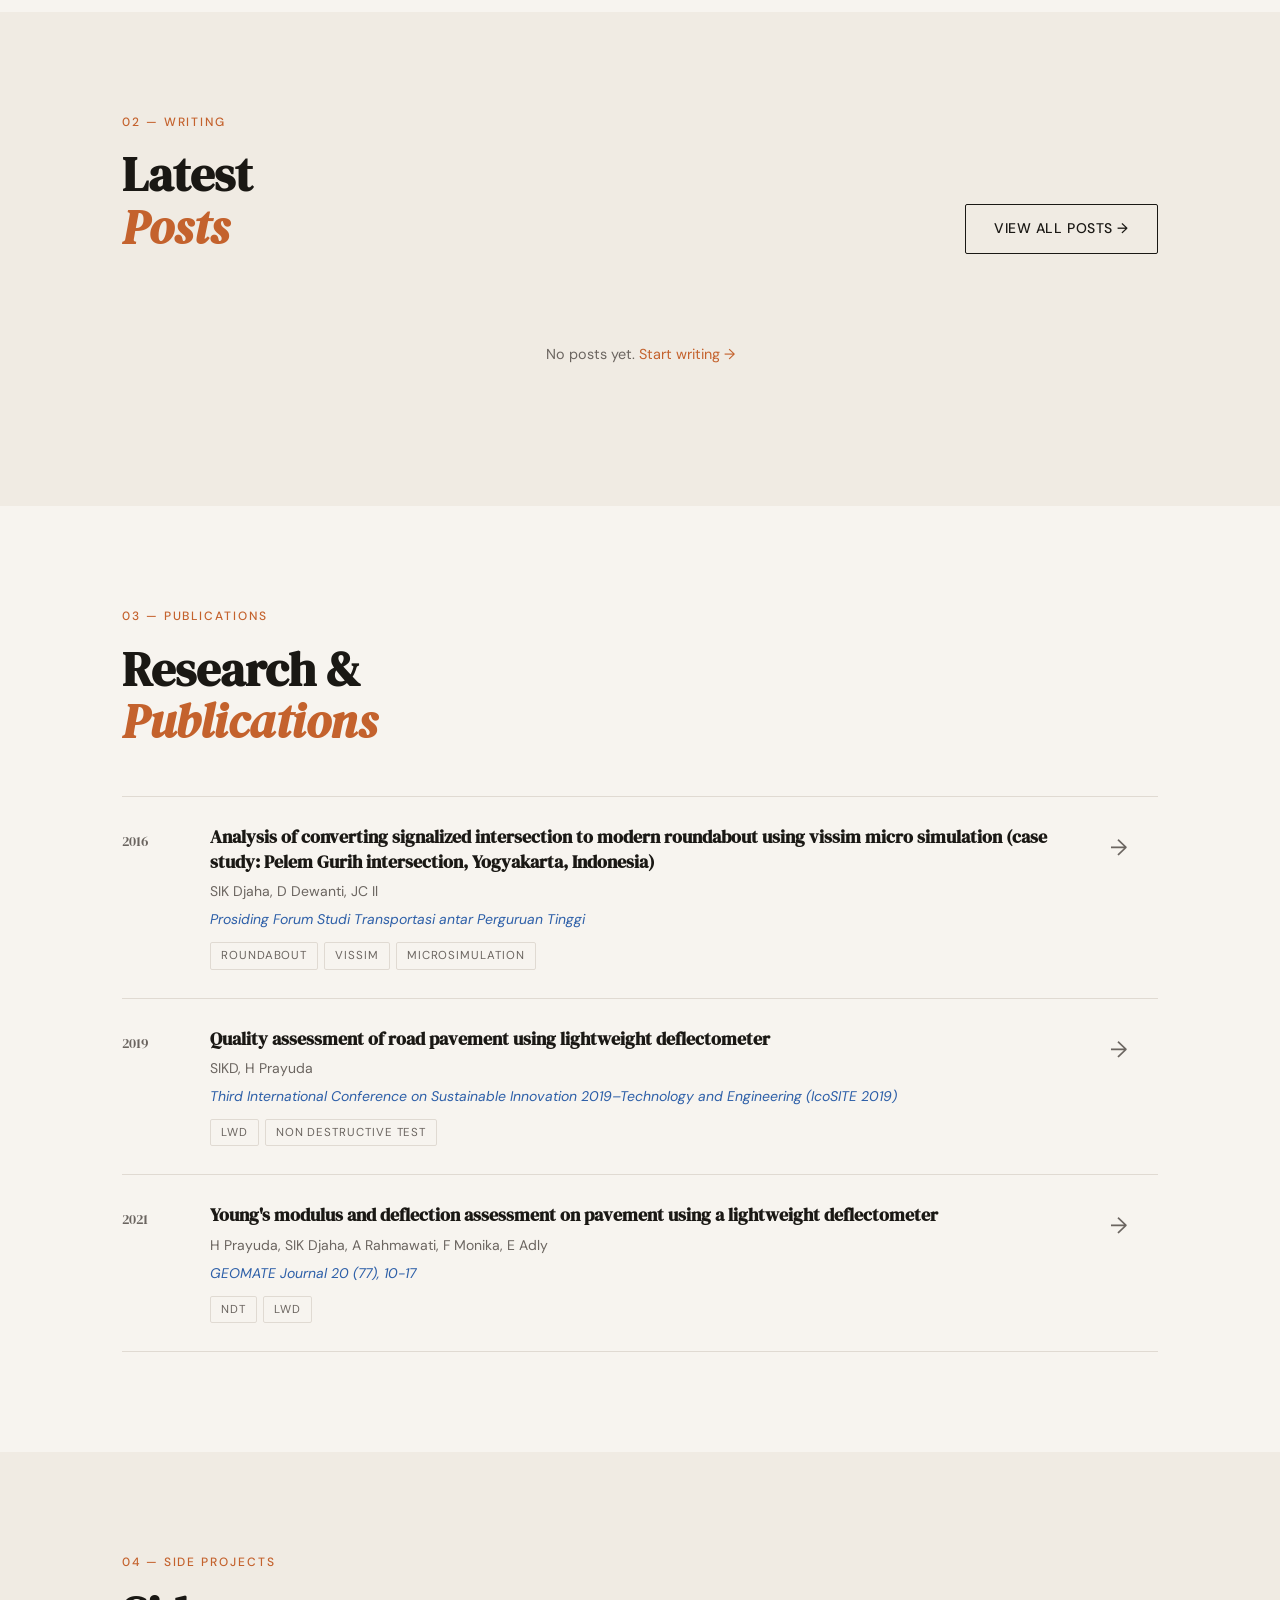
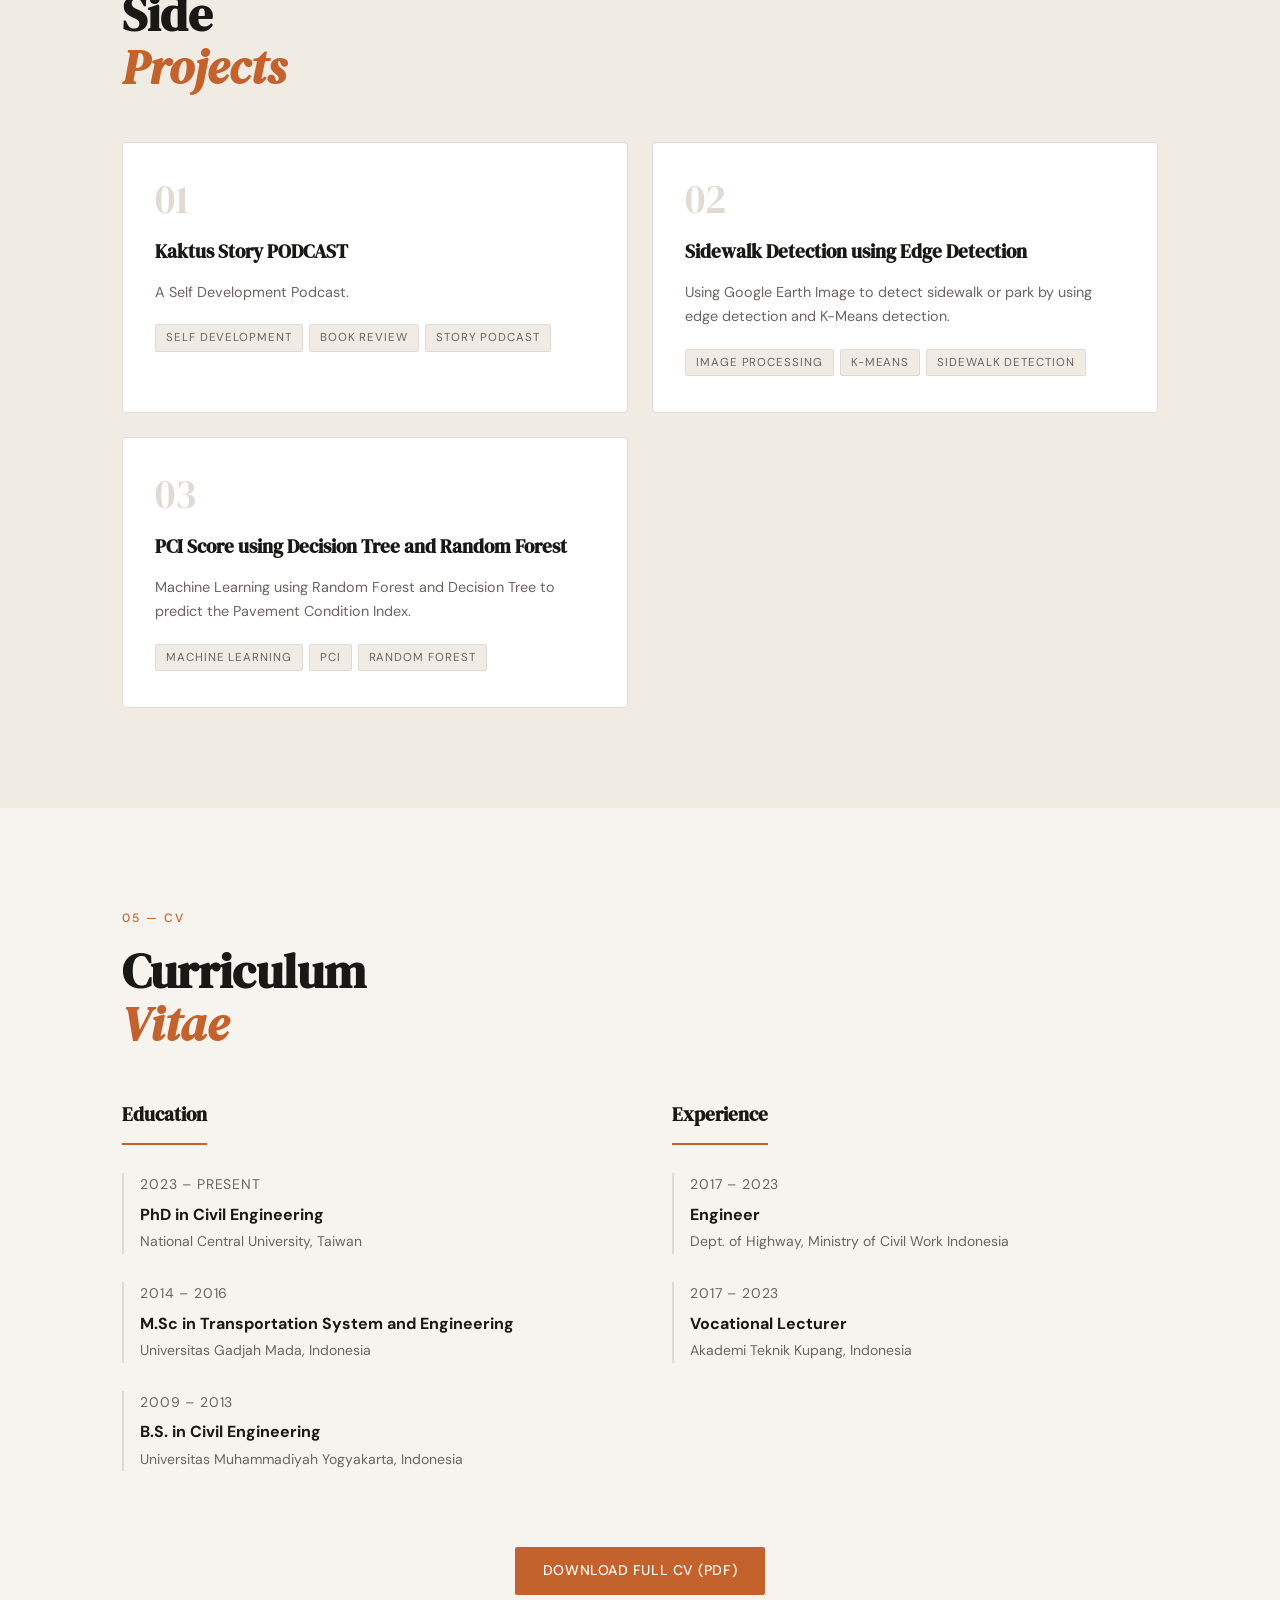
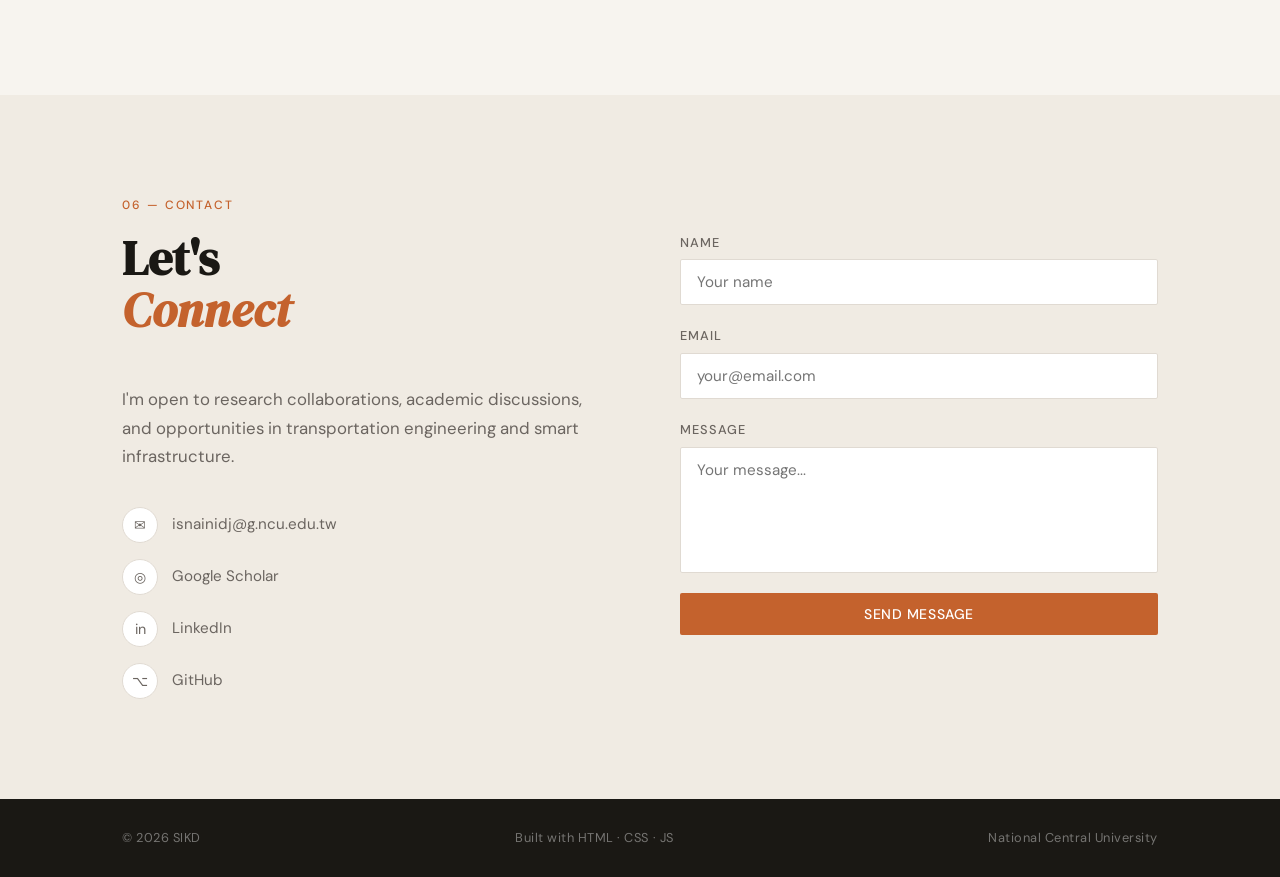
==== commit b243cc91: "Update index.html" ====
--- a/index.html
+++ b/index.html
@@ -6,6 +6,14 @@
   <title>SIKD Portfolio</title>
   <link rel="stylesheet" href="style.css" />
   <link href="https://fonts.googleapis.com/css2?family=DM+Serif+Display:ital@0;1&family=DM+Sans:wght@300;400;500&display=swap" rel="stylesheet"/>
+   <!-- Google tag (gtag.js) -->
+  <script async src="https://www.googletagmanager.com/gtag/js?id=G-DDK8HKDE6V"></script>
+  <script>
+    window.dataLayer = window.dataLayer || [];
+    function gtag(){dataLayer.push(arguments);}
+    gtag('js', new Date());
+    gtag('config', 'G-DDK8HKDE6V');
+  </script>
 </head>
 <body>
 
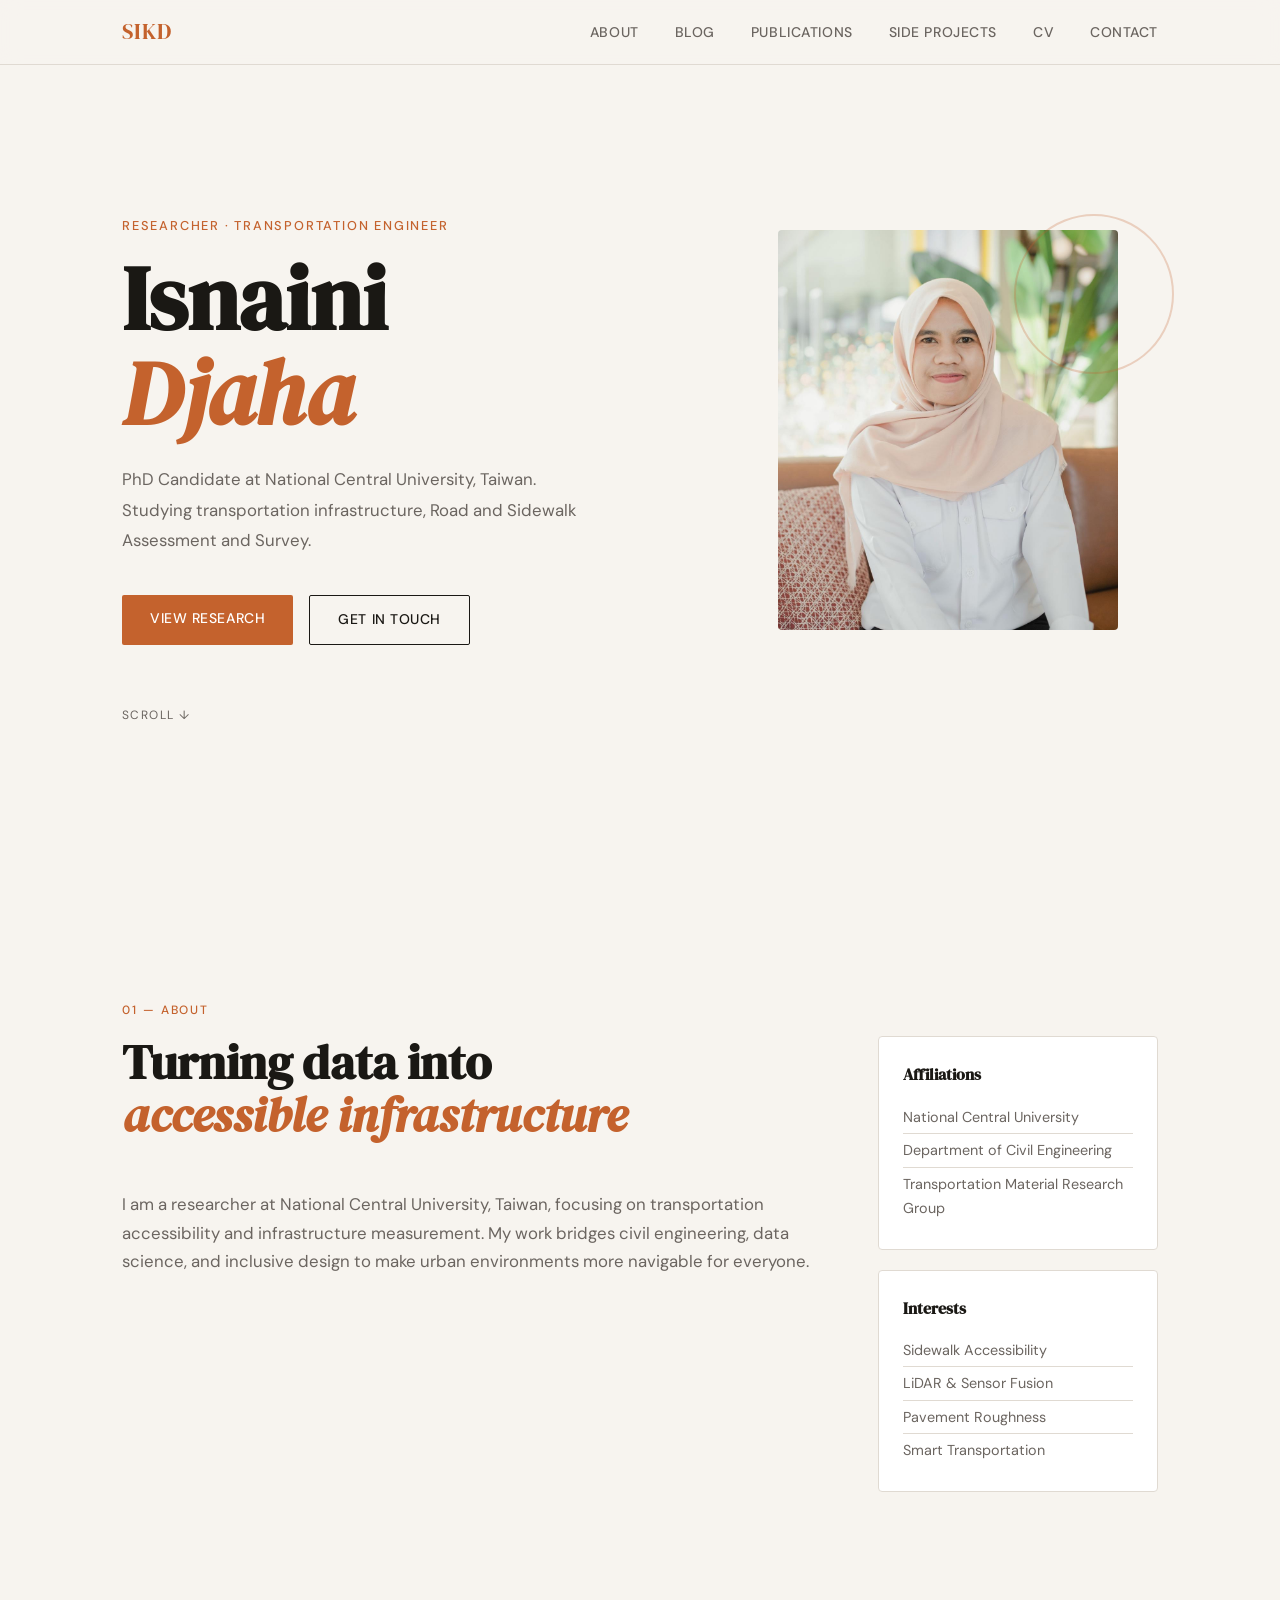
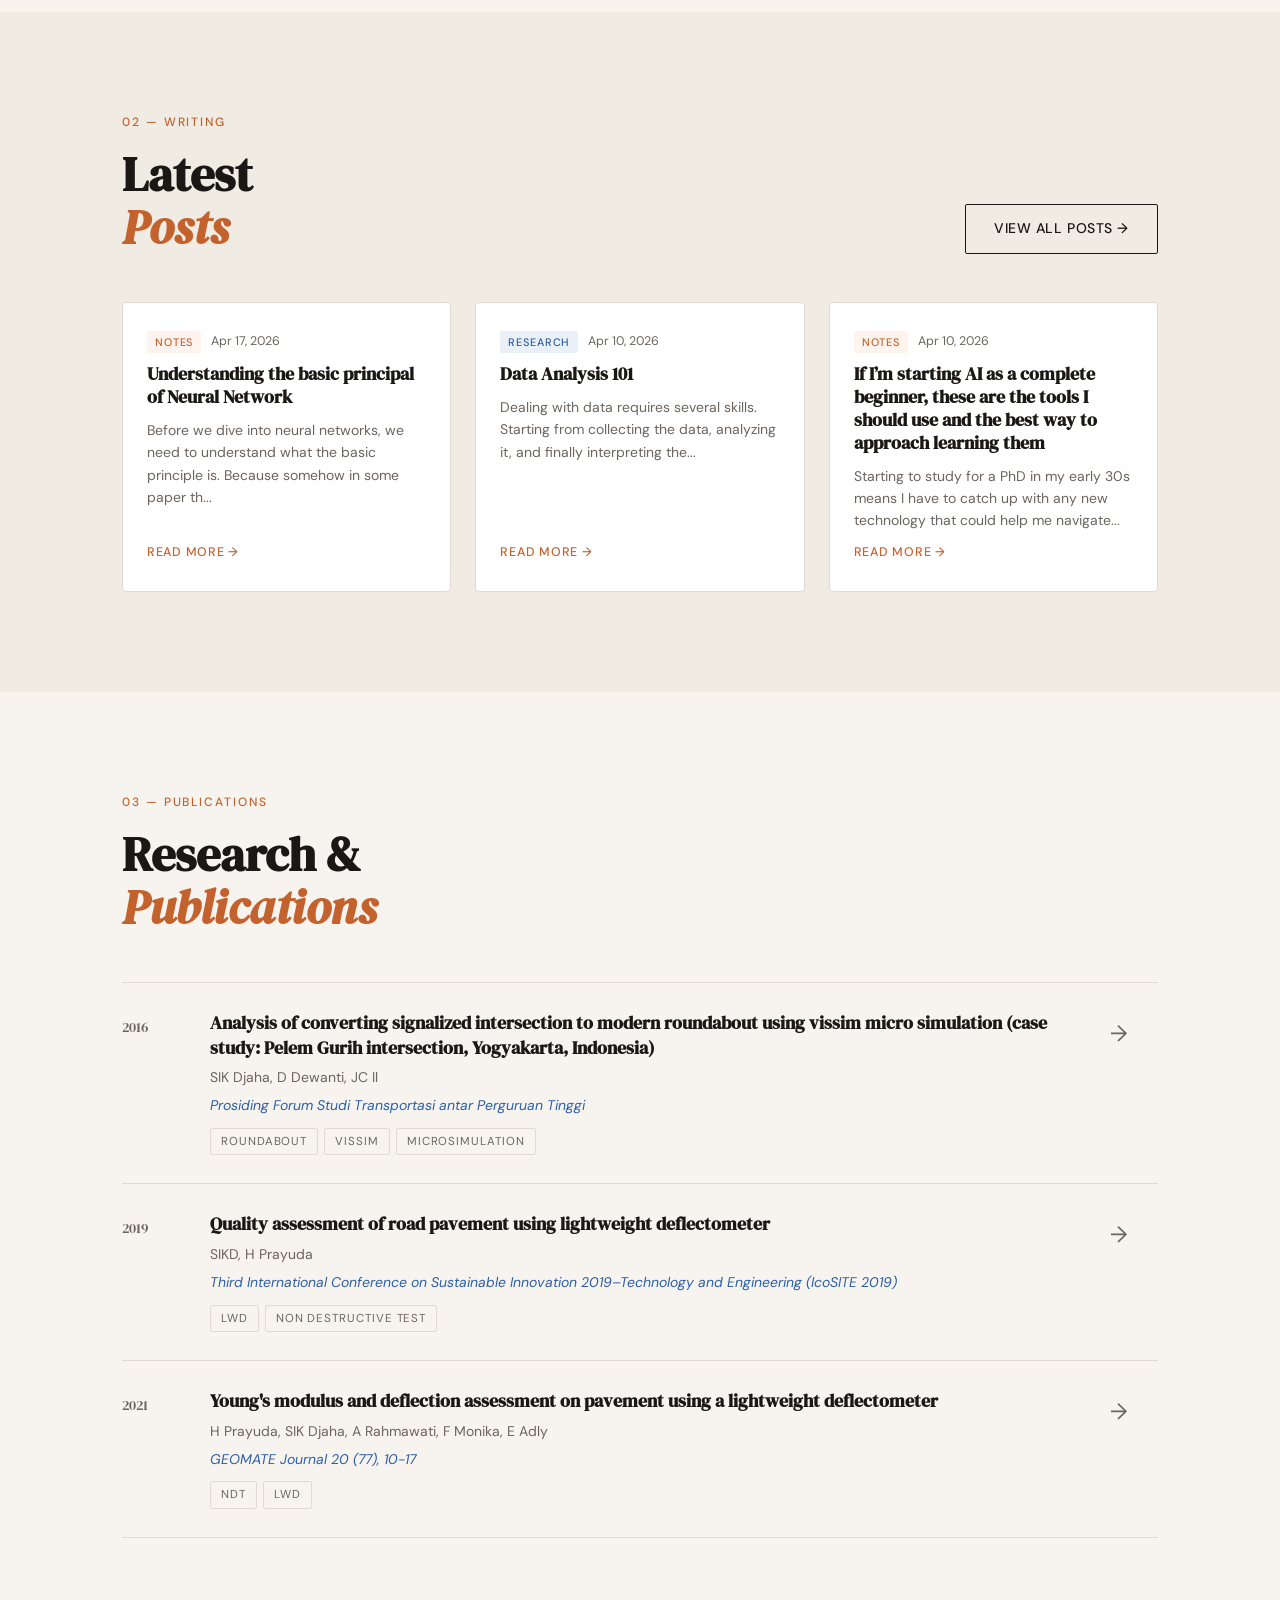
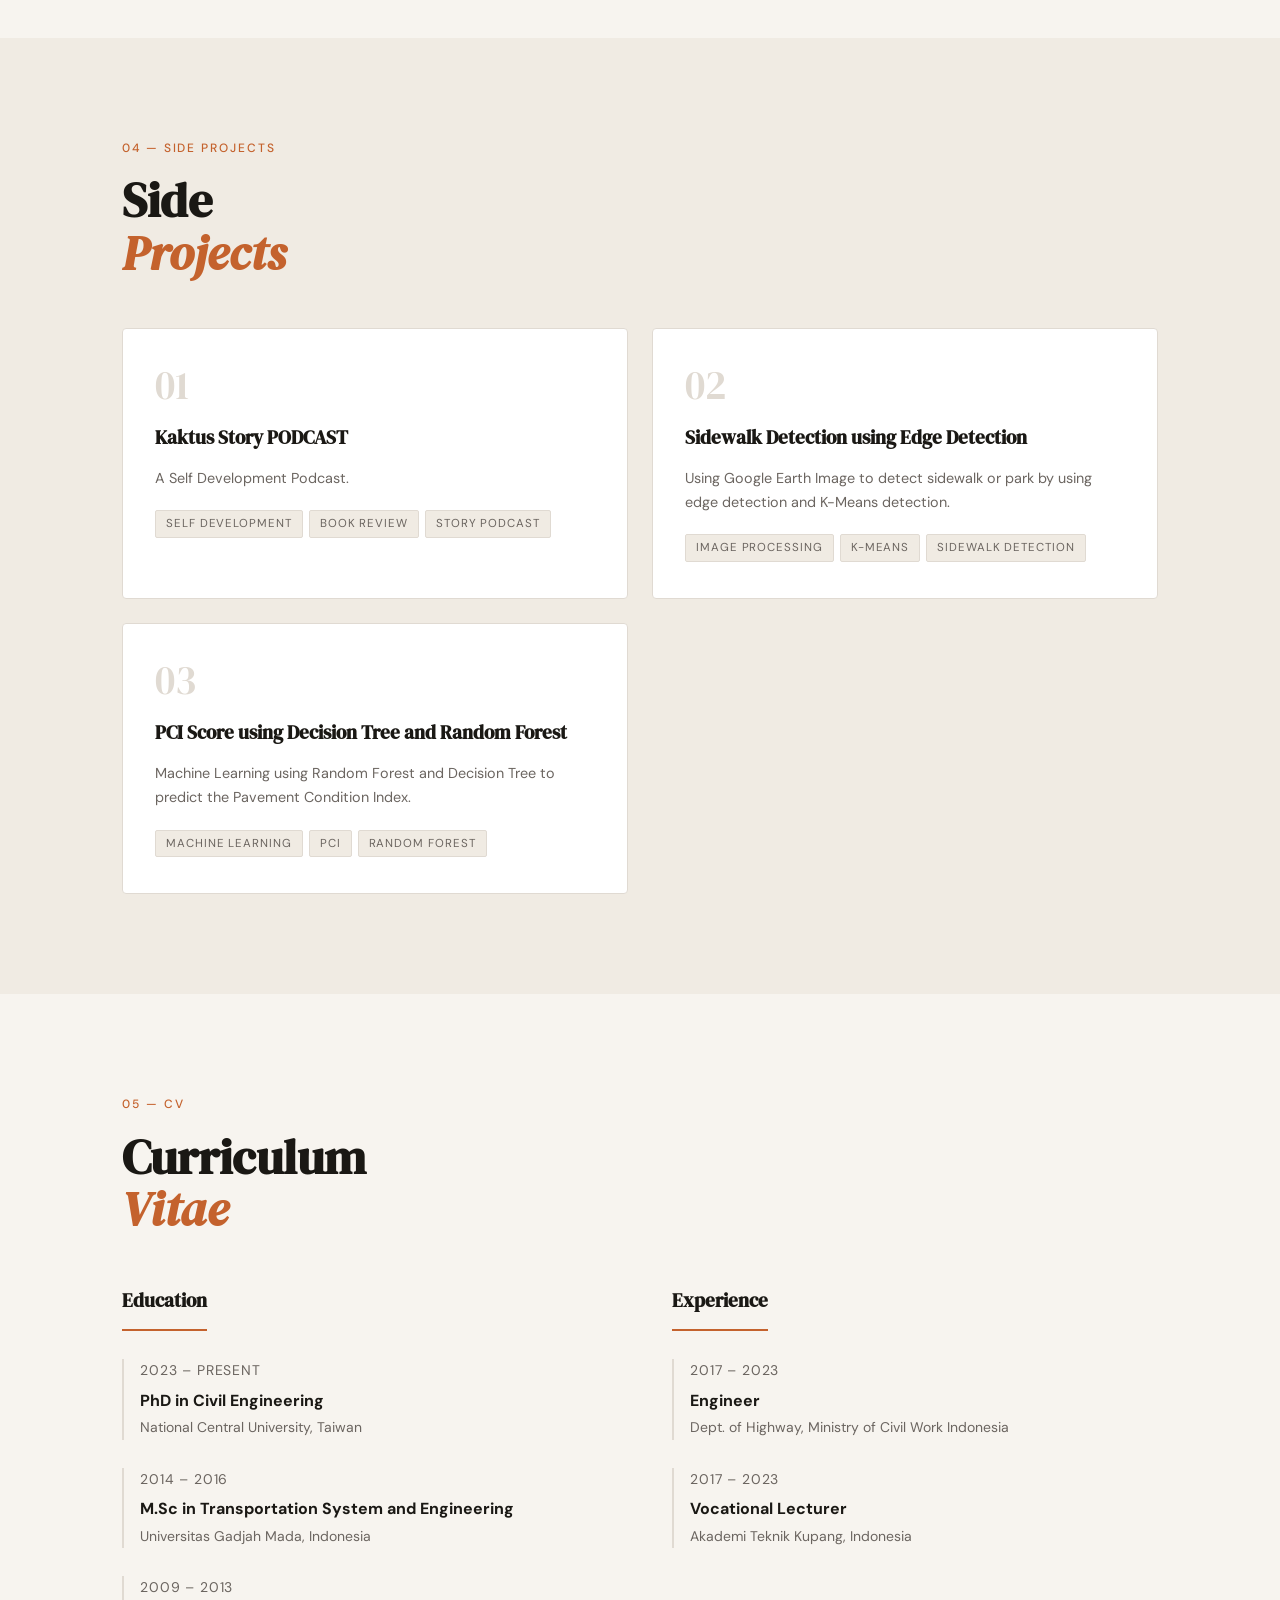
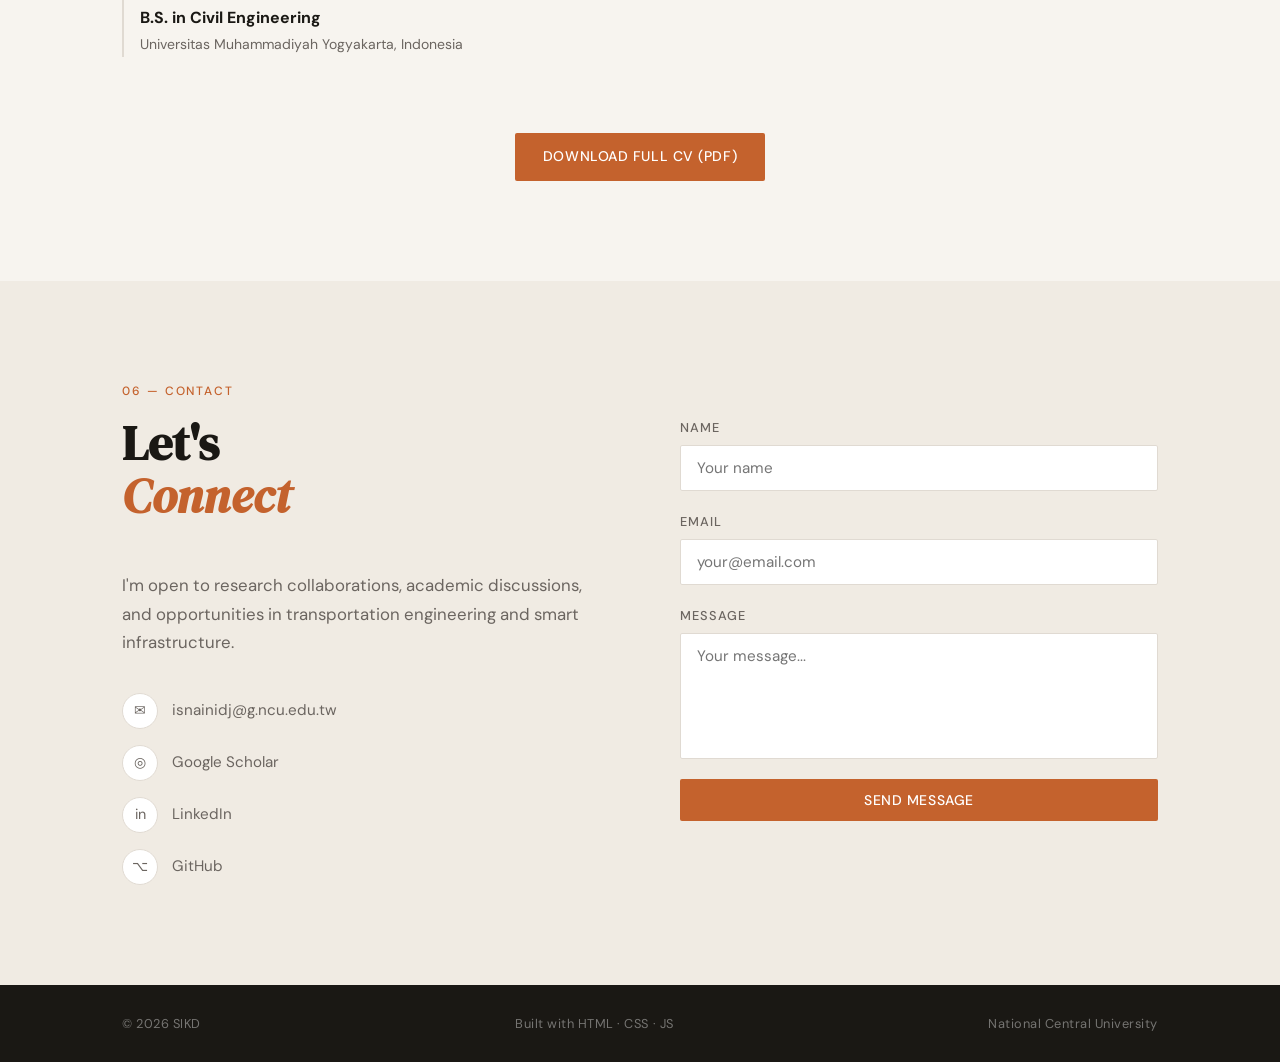
==== commit 5f5b5070: "Initial commit — portfolio site with blog Co-Authored-By: Claude Sonnet 4.6 <noreply@anthropic.com>" ====
--- a/index.html
+++ b/index.html
@@ -6,7 +6,7 @@
   <title>SIKD Portfolio</title>
   <link rel="stylesheet" href="style.css" />
   <link href="https://fonts.googleapis.com/css2?family=DM+Serif+Display:ital@0;1&family=DM+Sans:wght@300;400;500&display=swap" rel="stylesheet"/>
-   <!-- Google tag (gtag.js) -->
+  <!-- Google tag (gtag.js) -->
   <script async src="https://www.googletagmanager.com/gtag/js?id=G-DDK8HKDE6V"></script>
   <script>
     window.dataLayer = window.dataLayer || [];
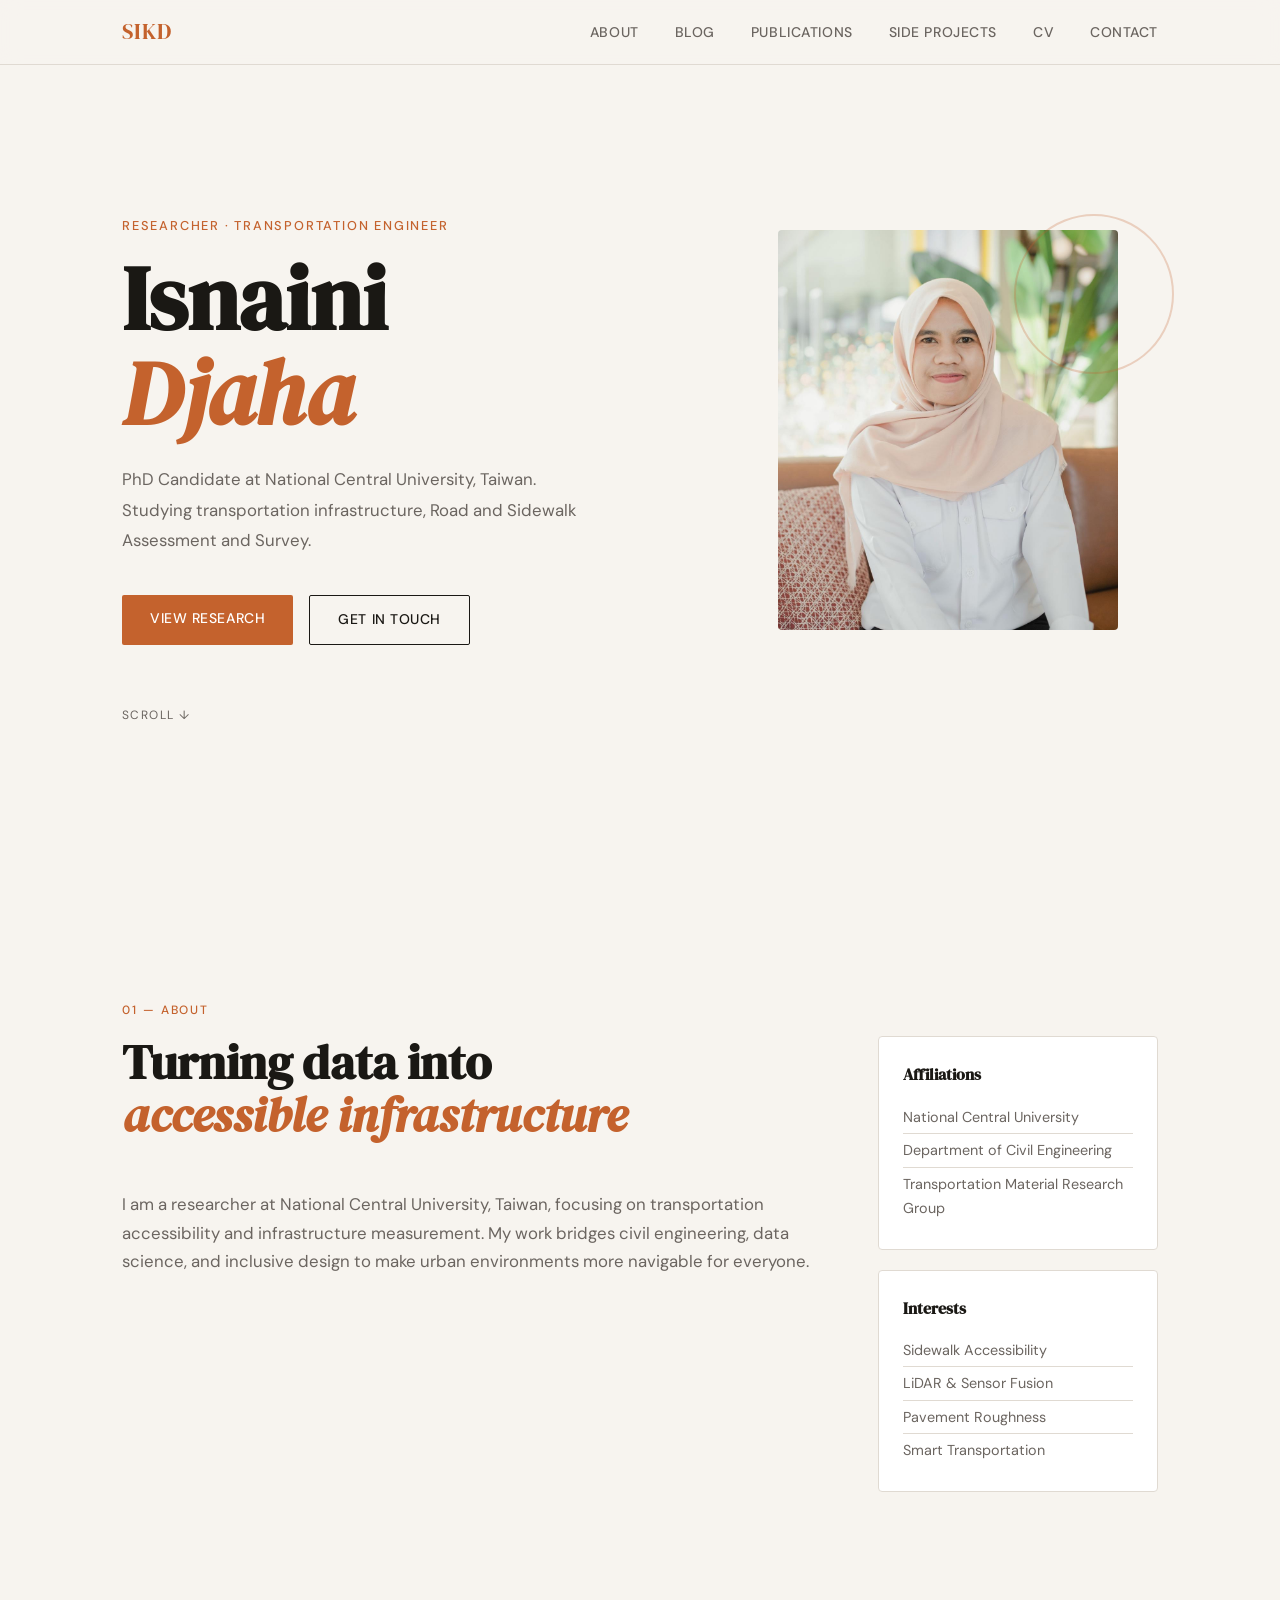
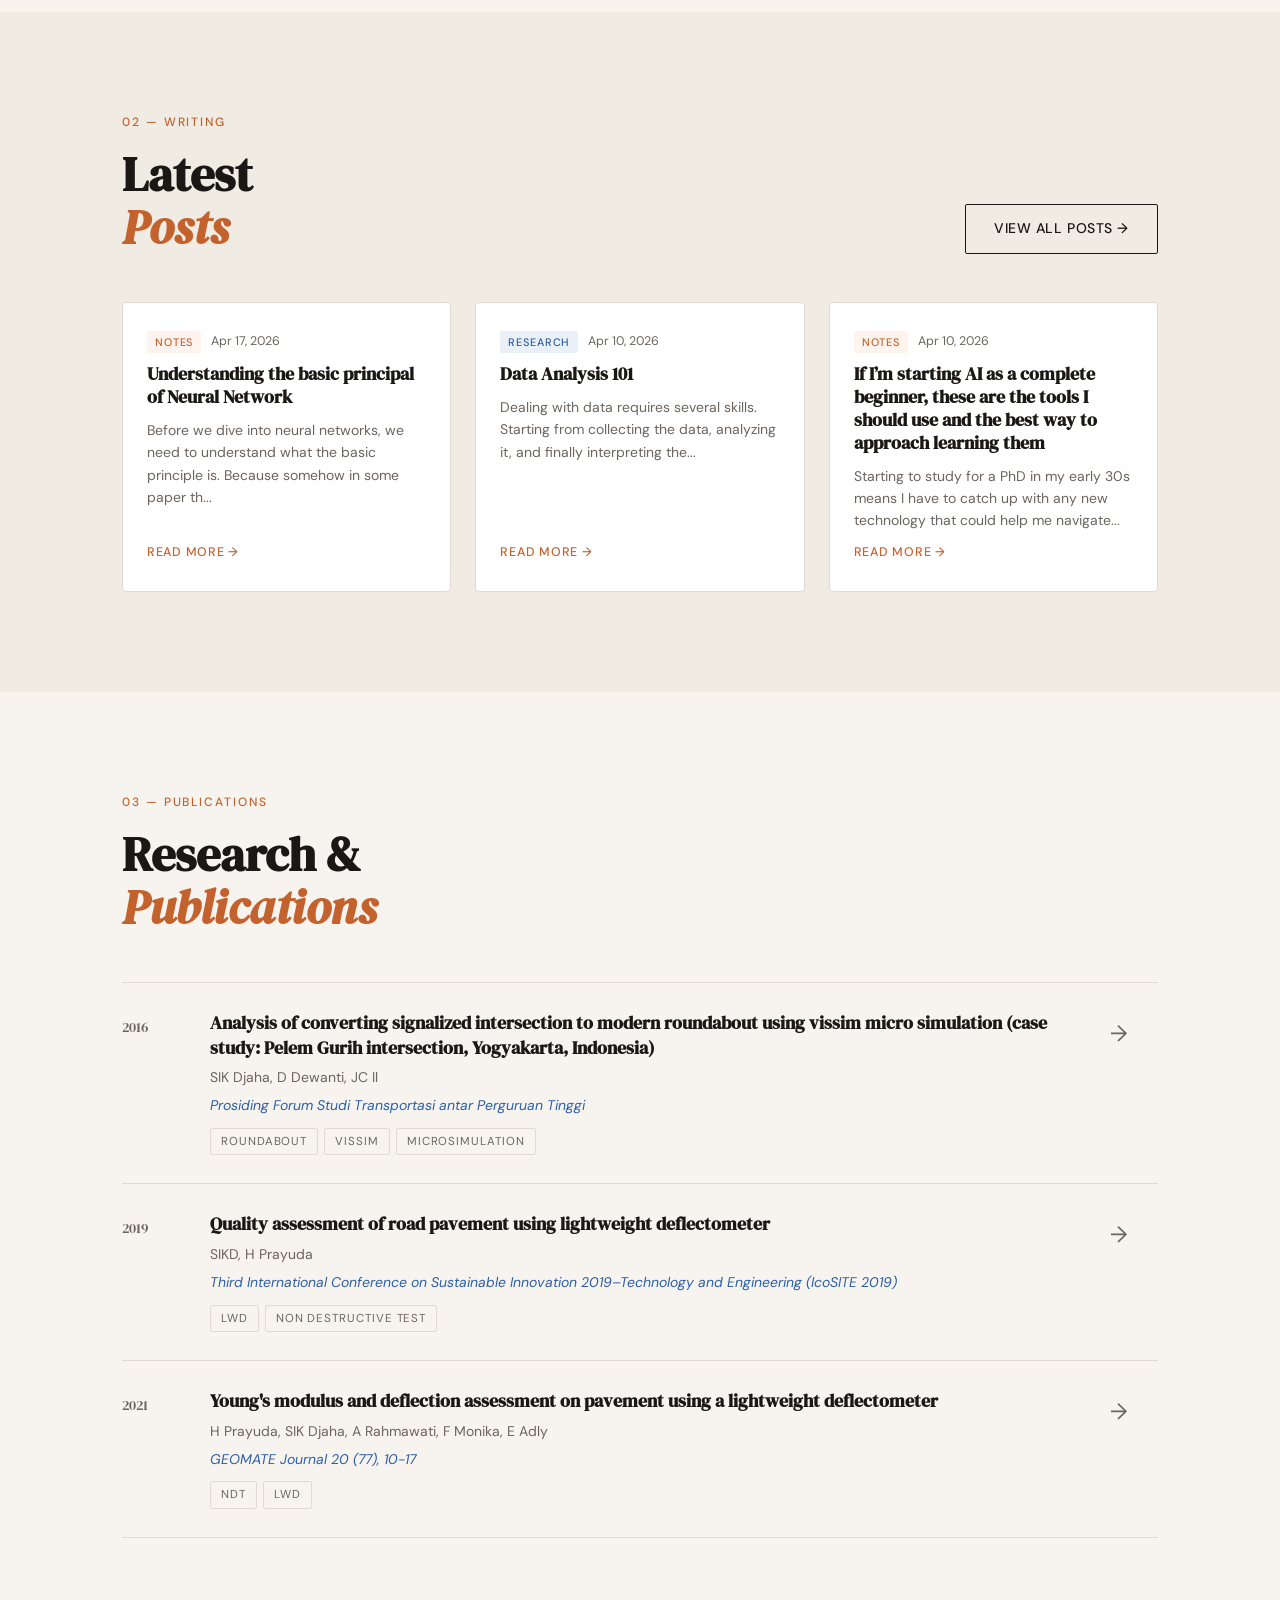
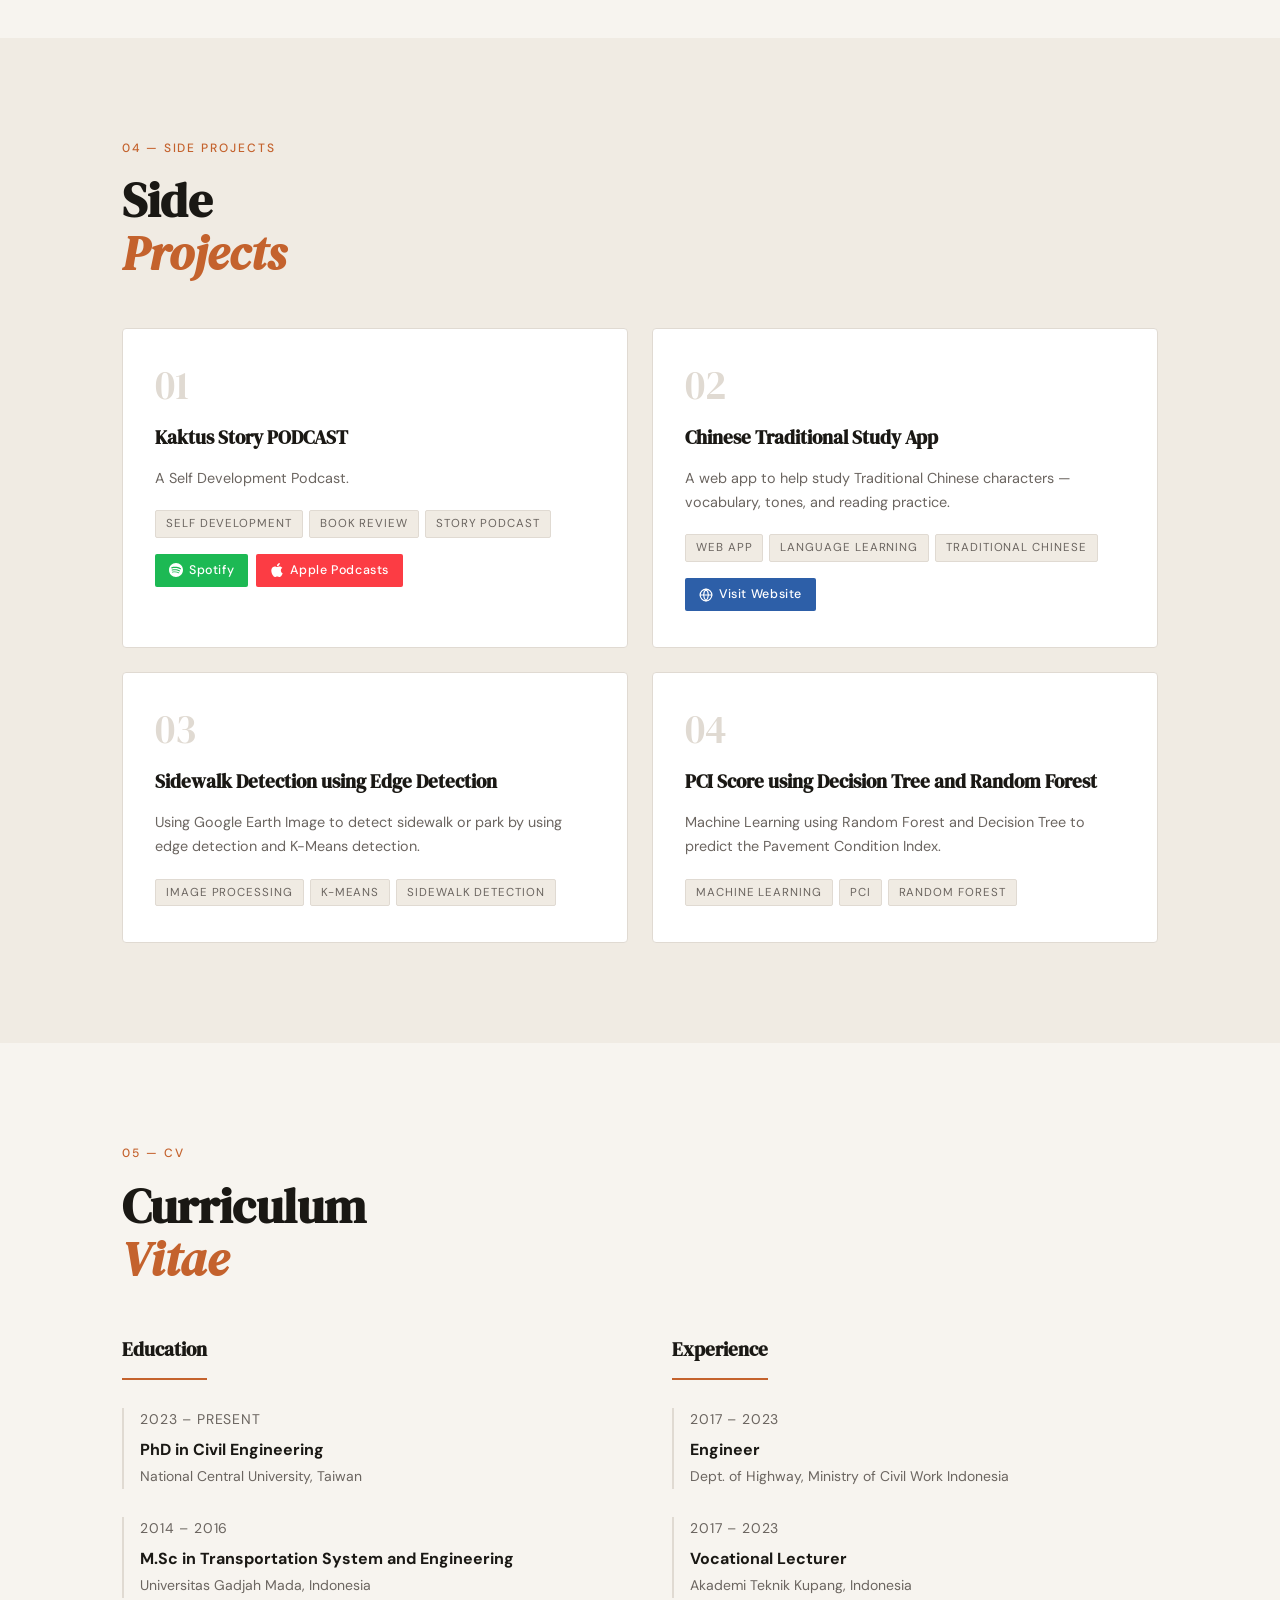
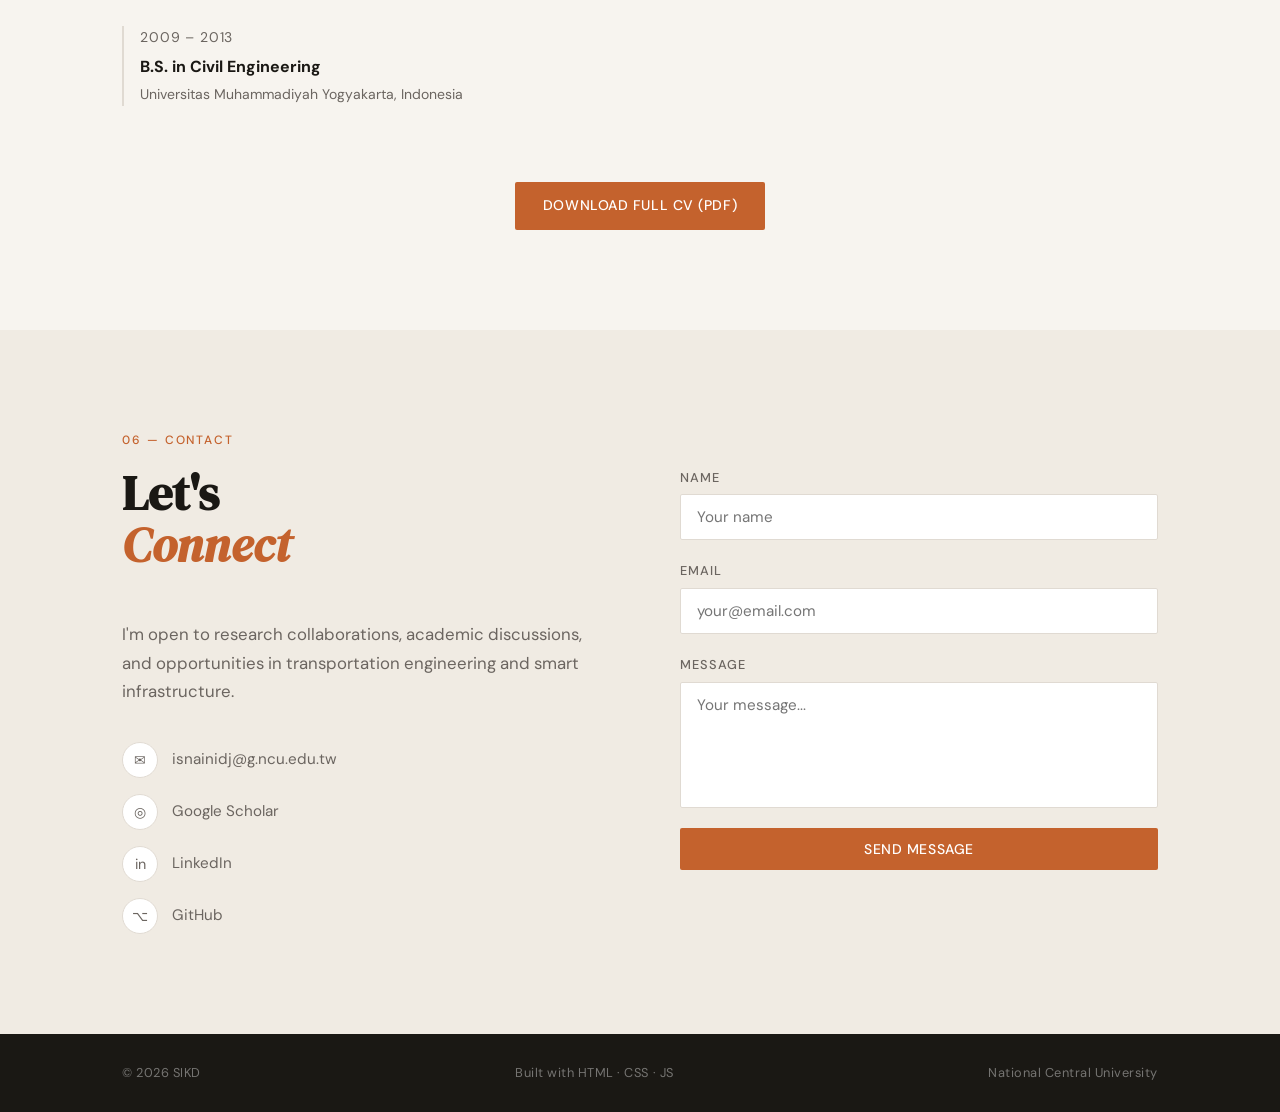
==== commit 0c2bf855: "Add podcast links and Chinese study app to projects section Co-Authored-By: Claude Sonnet 4.6 <norep" ====
--- a/index.html
+++ b/index.html
@@ -176,10 +176,37 @@
             <span class="tag">Book Review</span>
             <span class="tag">Story Podcast</span>
           </div>
+          <div class="project-links">
+            <a href="https://open.spotify.com/show/0MwXPVQeyVbnU8nPAhCc6E?si=3a3e48da8ba744f4" target="_blank" rel="noopener noreferrer" class="project-link project-link--spotify">
+              <svg width="14" height="14" viewBox="0 0 24 24" fill="currentColor"><path d="M12 0C5.4 0 0 5.4 0 12s5.4 12 12 12 12-5.4 12-12S18.66 0 12 0zm5.521 17.34c-.24.359-.66.48-1.021.24-2.82-1.74-6.36-2.101-10.561-1.141-.418.122-.779-.179-.899-.539-.12-.421.18-.78.54-.9 4.56-1.021 8.52-.6 11.64 1.32.42.18.479.659.301 1.02zm1.44-3.3c-.301.42-.841.6-1.262.3-3.239-1.98-8.159-2.58-11.939-1.38-.479.12-1.02-.12-1.14-.6-.12-.48.12-1.021.6-1.141C9.6 9.9 15 10.561 18.72 12.84c.361.181.54.78.241 1.2zm.12-3.36C15.24 8.4 8.82 8.16 5.16 9.301c-.6.179-1.2-.181-1.38-.721-.18-.601.18-1.2.72-1.381 4.26-1.26 11.28-1.02 15.721 1.621.539.3.719 1.02.419 1.56-.299.421-1.02.599-1.559.3z"/></svg>
+              Spotify
+            </a>
+            <a href="https://podcasts.apple.com/us/podcast/kaktus-story/id1846778394?l=zh-Hant-TW" target="_blank" rel="noopener noreferrer" class="project-link project-link--apple">
+              <svg width="14" height="14" viewBox="0 0 24 24" fill="currentColor"><path d="M12.152 6.896c-.948 0-2.415-1.078-3.96-1.04-2.04.027-3.91 1.183-4.961 3.014-2.117 3.675-.546 9.103 1.519 12.09 1.013 1.454 2.208 3.09 3.792 3.039 1.52-.065 2.09-.987 3.935-.987 1.831 0 2.35.987 3.96.948 1.637-.026 2.676-1.48 3.676-2.948 1.156-1.688 1.636-3.325 1.662-3.415-.039-.013-3.182-1.221-3.22-4.857-.026-3.04 2.48-4.494 2.597-4.559-1.429-2.09-3.623-2.324-4.39-2.376-2-.156-3.675 1.09-4.61 1.09zM15.53 3.83c.843-1.012 1.4-2.427 1.245-3.83-1.207.052-2.662.805-3.532 1.818-.78.896-1.454 2.338-1.273 3.714 1.338.104 2.715-.688 3.56-1.701"/></svg>
+              Apple Podcasts
+            </a>
+          </div>
         </div>
 
         <div class="project-card">
           <div class="project-num">02</div>
+          <h3>Chinese Traditional Study App</h3>
+          <p>A web app to help study Traditional Chinese characters — vocabulary, tones, and reading practice.</p>
+          <div class="project-tags">
+            <span class="tag">Web App</span>
+            <span class="tag">Language Learning</span>
+            <span class="tag">Traditional Chinese</span>
+          </div>
+          <div class="project-links">
+            <a href="https://iniizhna.github.io/Study-Chinese-Traditional/" target="_blank" rel="noopener noreferrer" class="project-link project-link--web">
+              <svg width="14" height="14" viewBox="0 0 24 24" fill="none" stroke="currentColor" stroke-width="2" stroke-linecap="round" stroke-linejoin="round"><circle cx="12" cy="12" r="10"/><line x1="2" y1="12" x2="22" y2="12"/><path d="M12 2a15.3 15.3 0 0 1 4 10 15.3 15.3 0 0 1-4 10 15.3 15.3 0 0 1-4-10 15.3 15.3 0 0 1 4-10z"/></svg>
+              Visit Website
+            </a>
+          </div>
+        </div>
+
+        <div class="project-card">
+          <div class="project-num">03</div>
           <h3>Sidewalk Detection using Edge Detection</h3>
           <p>Using Google Earth Image to detect sidewalk or park by using edge detection and K-Means detection.</p>
           <div class="project-tags">
@@ -190,7 +217,7 @@
         </div>
 
         <div class="project-card">
-          <div class="project-num">03</div>
+          <div class="project-num">04</div>
           <h3>PCI Score using Decision Tree and Random Forest</h3>
           <p>Machine Learning using Random Forest and Decision Tree to predict the Pavement Condition Index.</p>
           <div class="project-tags">
--- a/style.css
+++ b/style.css
@@ -389,6 +389,28 @@
   margin-bottom: 20px;
   line-height: 1.7;
 }
+.project-links {
+  display: flex;
+  flex-wrap: wrap;
+  gap: 8px;
+  margin-top: 16px;
+}
+.project-link {
+  display: inline-flex;
+  align-items: center;
+  gap: 6px;
+  padding: 6px 14px;
+  border-radius: 2px;
+  font-size: 0.78rem;
+  font-weight: 500;
+  letter-spacing: 0.05em;
+  text-decoration: none;
+  transition: opacity 0.2s;
+}
+.project-link:hover { opacity: 0.8; }
+.project-link--spotify { background: #1DB954; color: #fff; }
+.project-link--apple   { background: #fc3c44; color: #fff; }
+.project-link--web     { background: var(--accent2); color: #fff; }
 
 /* ── CV ── */
 .cv-grid {
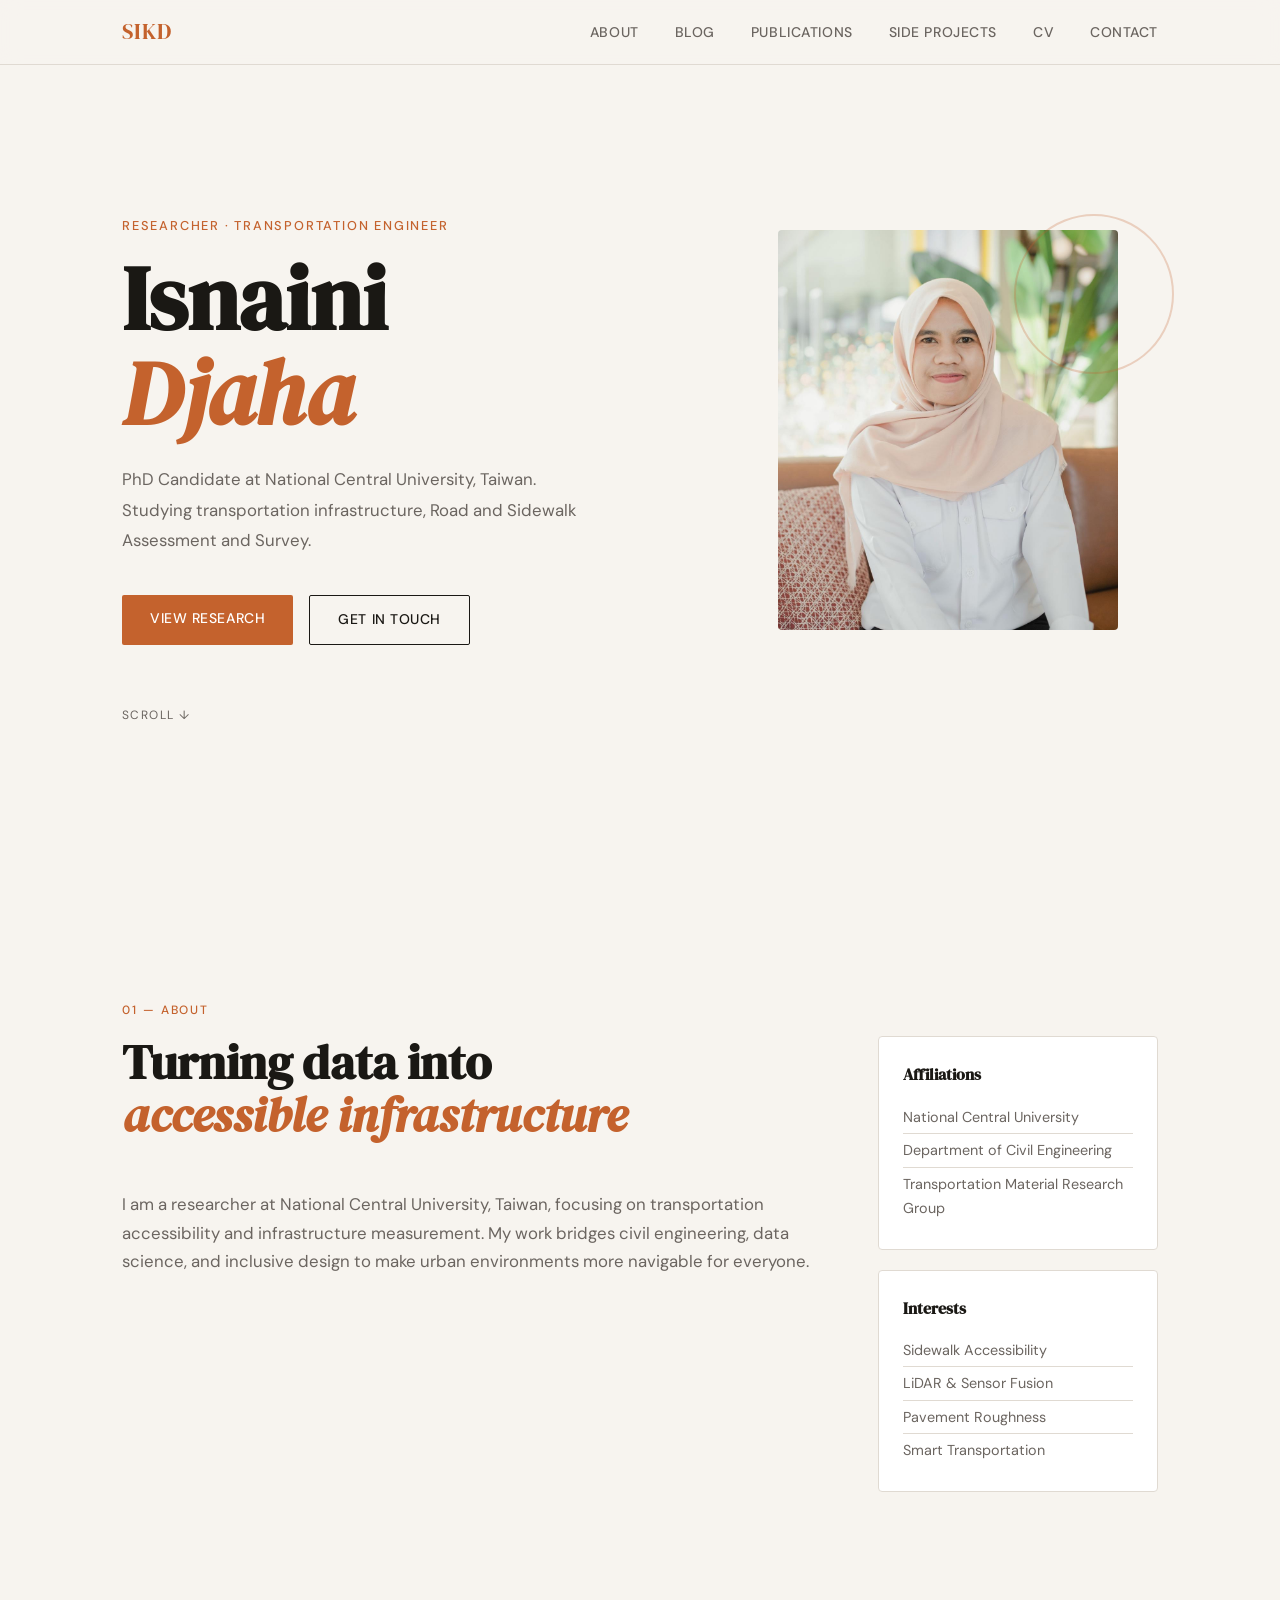
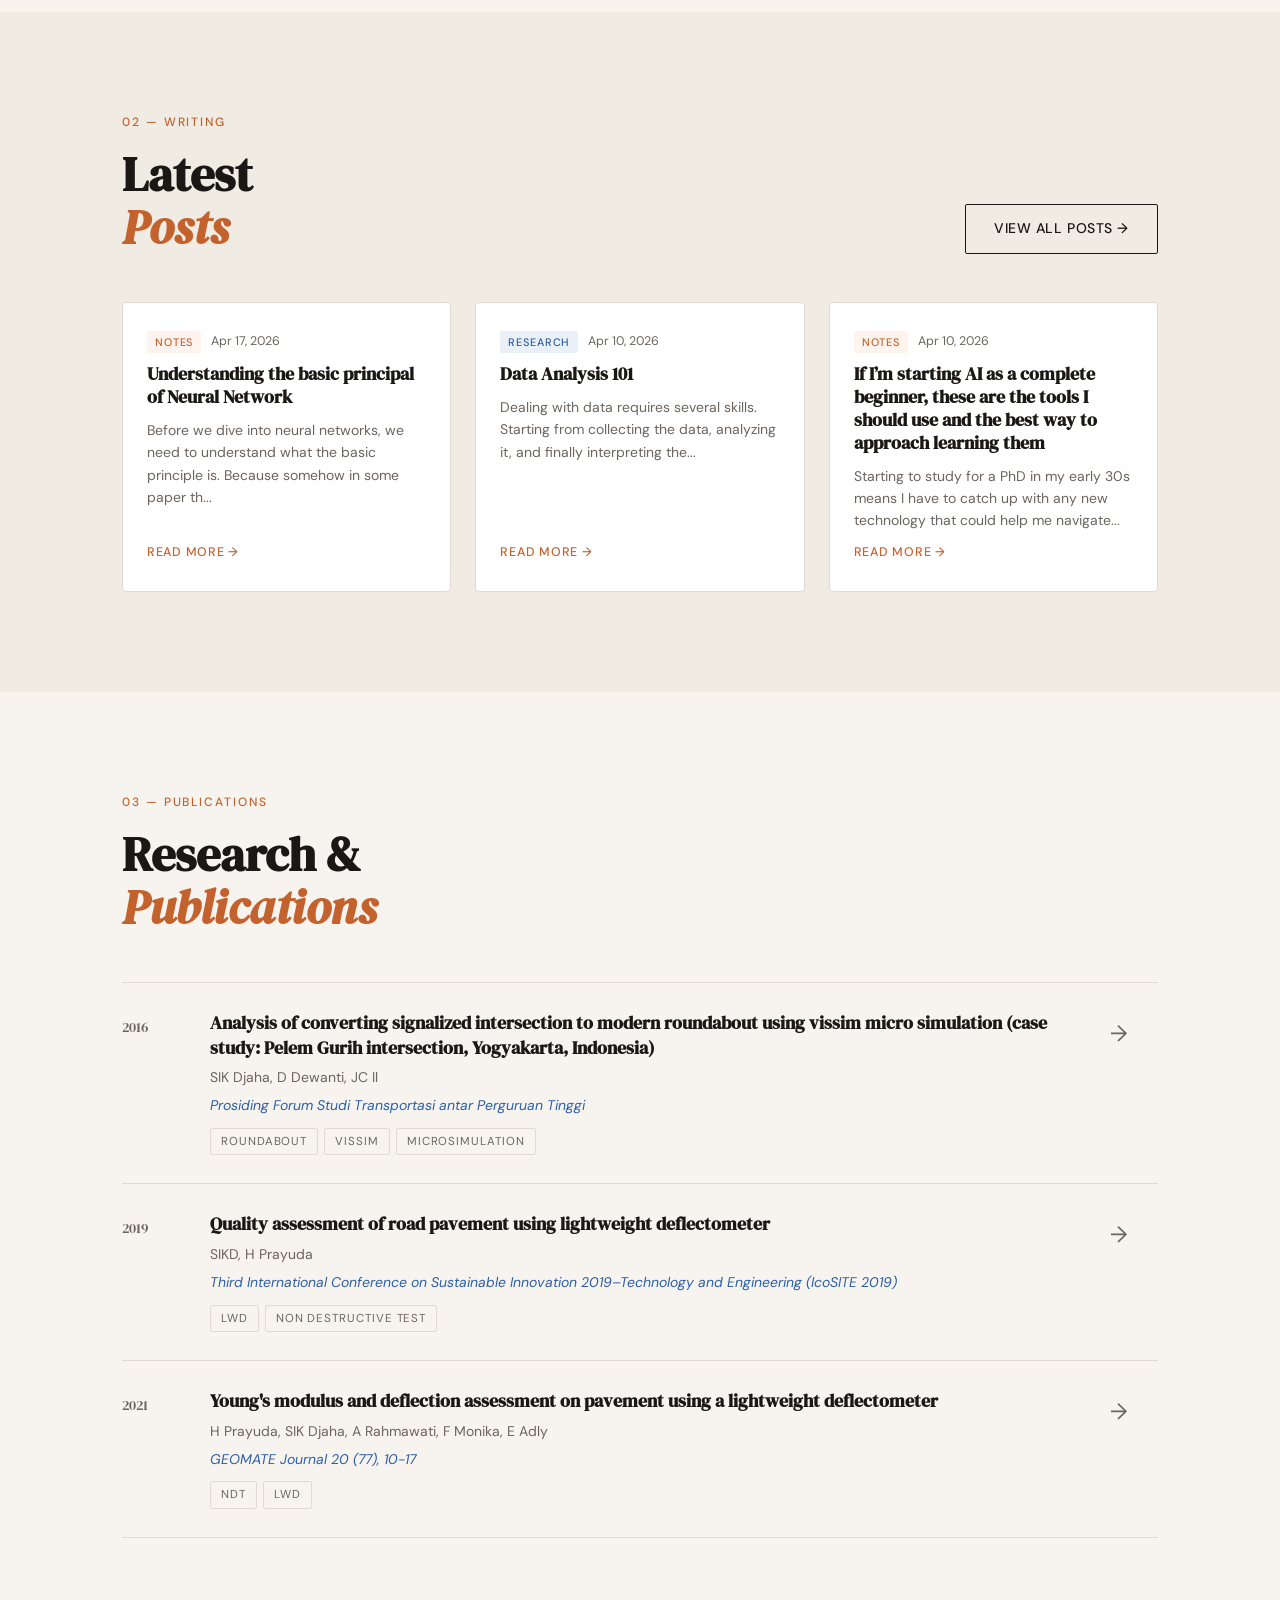
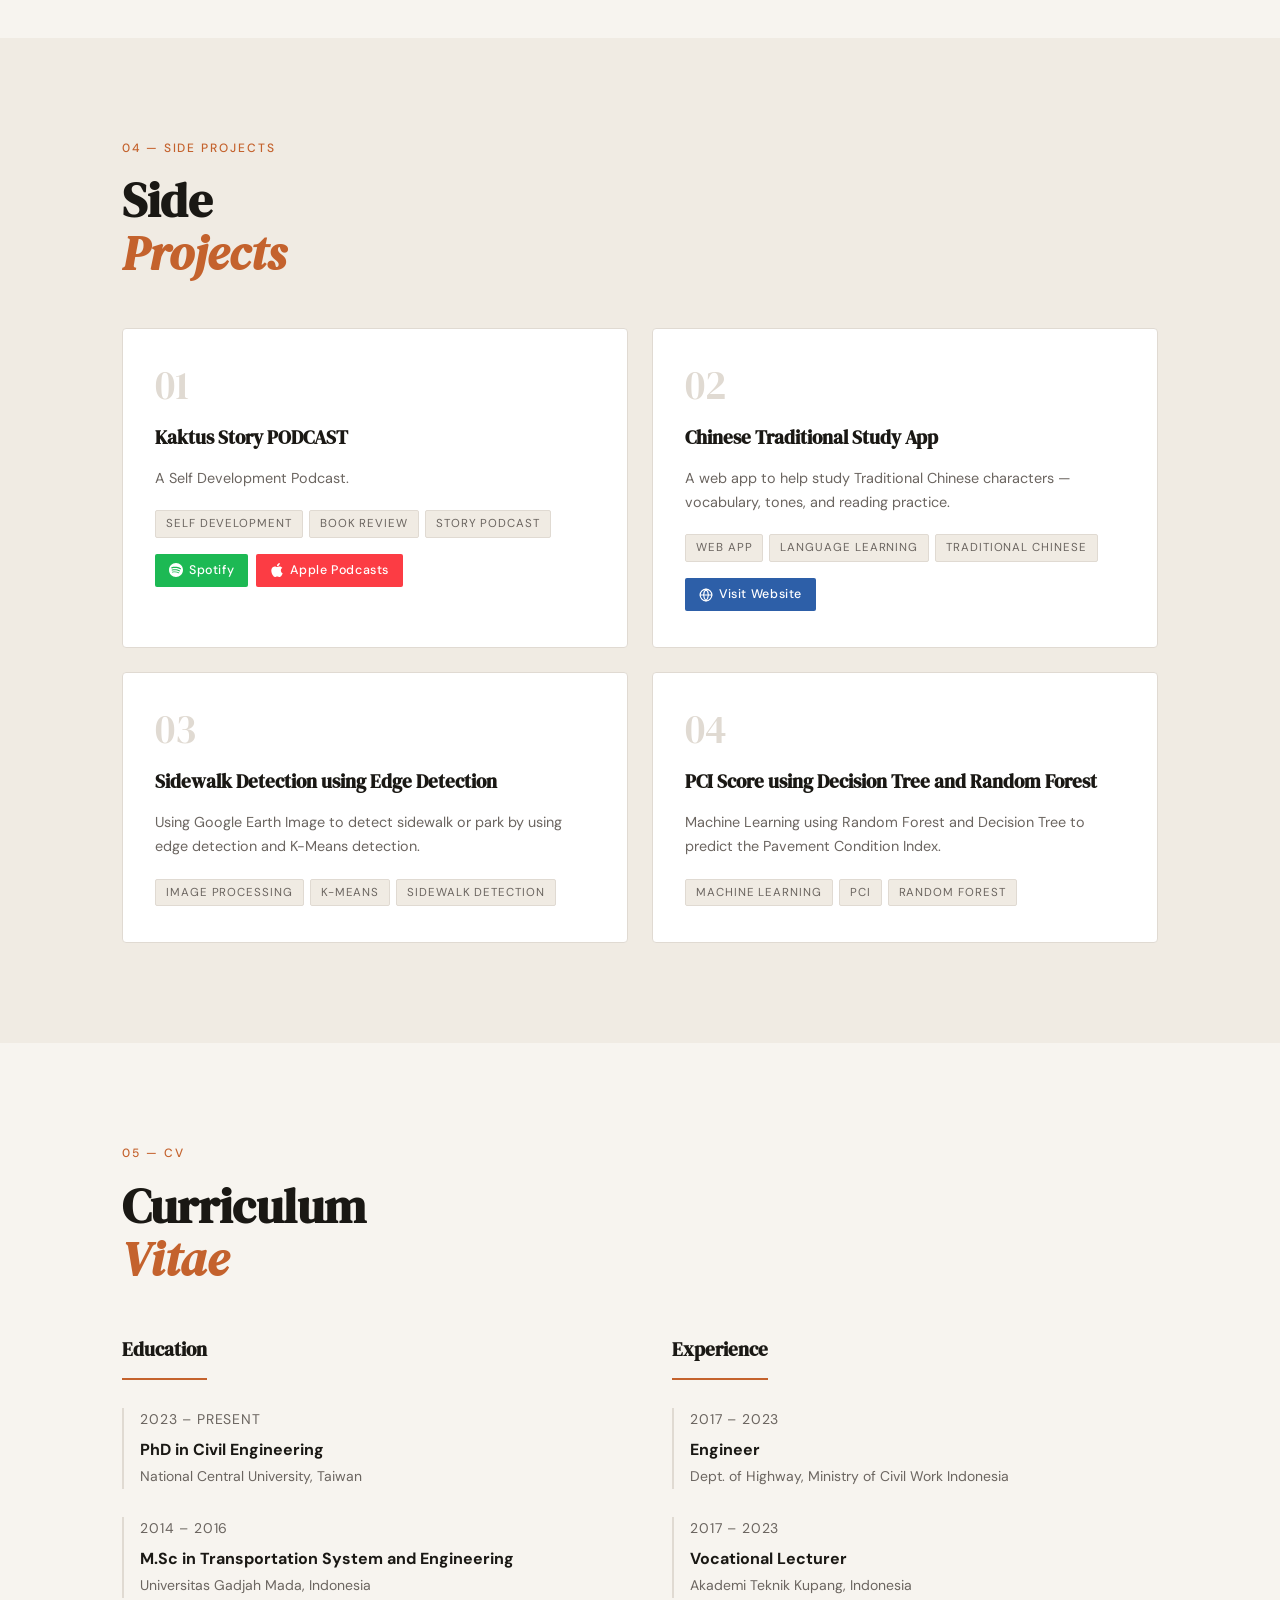
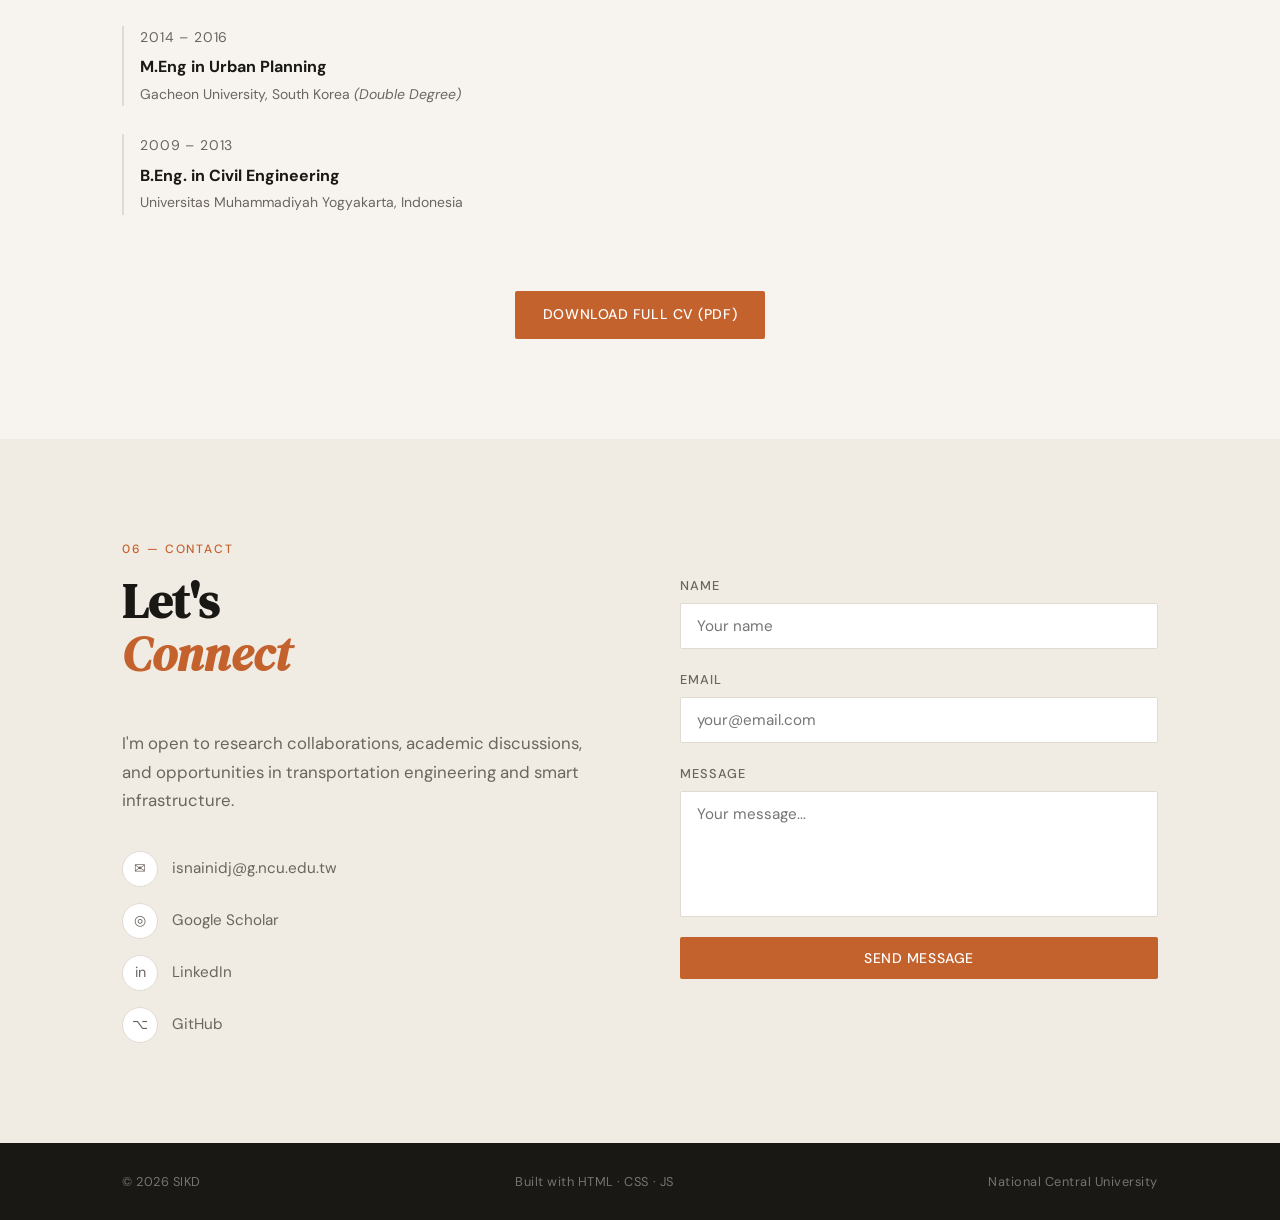
==== commit 1d0a26ba: "Add M.Eng Urban Planning (Gacheon University) to education section Co-Authored-By: Claude Sonnet 4.6" ====
--- a/index.html
+++ b/index.html
@@ -250,8 +250,13 @@
             <span>Universitas Gadjah Mada, Indonesia</span>
           </div>
           <div class="cv-entry">
+            <span class="cv-year">2014 – 2016</span>
+            <strong>M.Eng in Urban Planning</strong>
+            <span>Gacheon University, South Korea <em>(Double Degree)</em></span>
+          </div>
+          <div class="cv-entry">
             <span class="cv-year">2009 – 2013</span>
-            <strong>B.S. in Civil Engineering</strong>
+            <strong>B.Eng. in Civil Engineering</strong>
             <span>Universitas Muhammadiyah Yogyakarta, Indonesia</span>
           </div>
         </div>
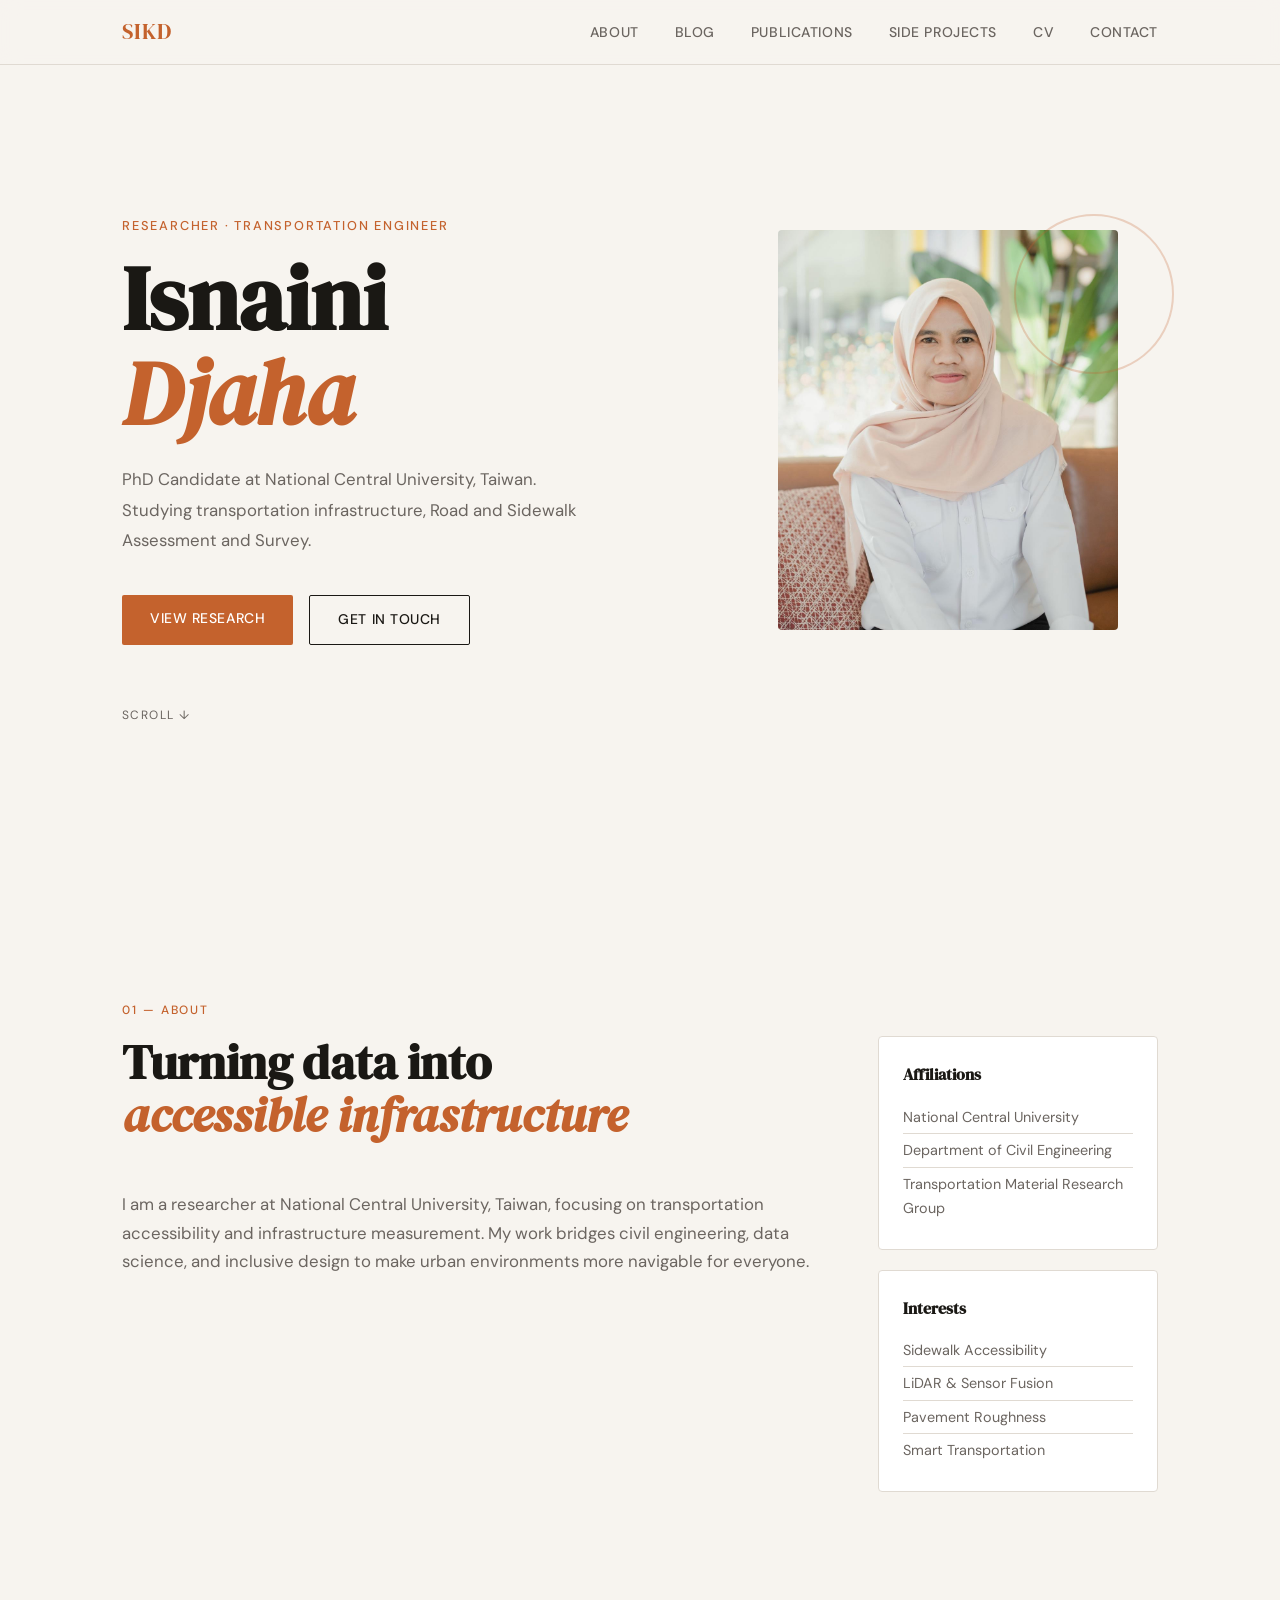
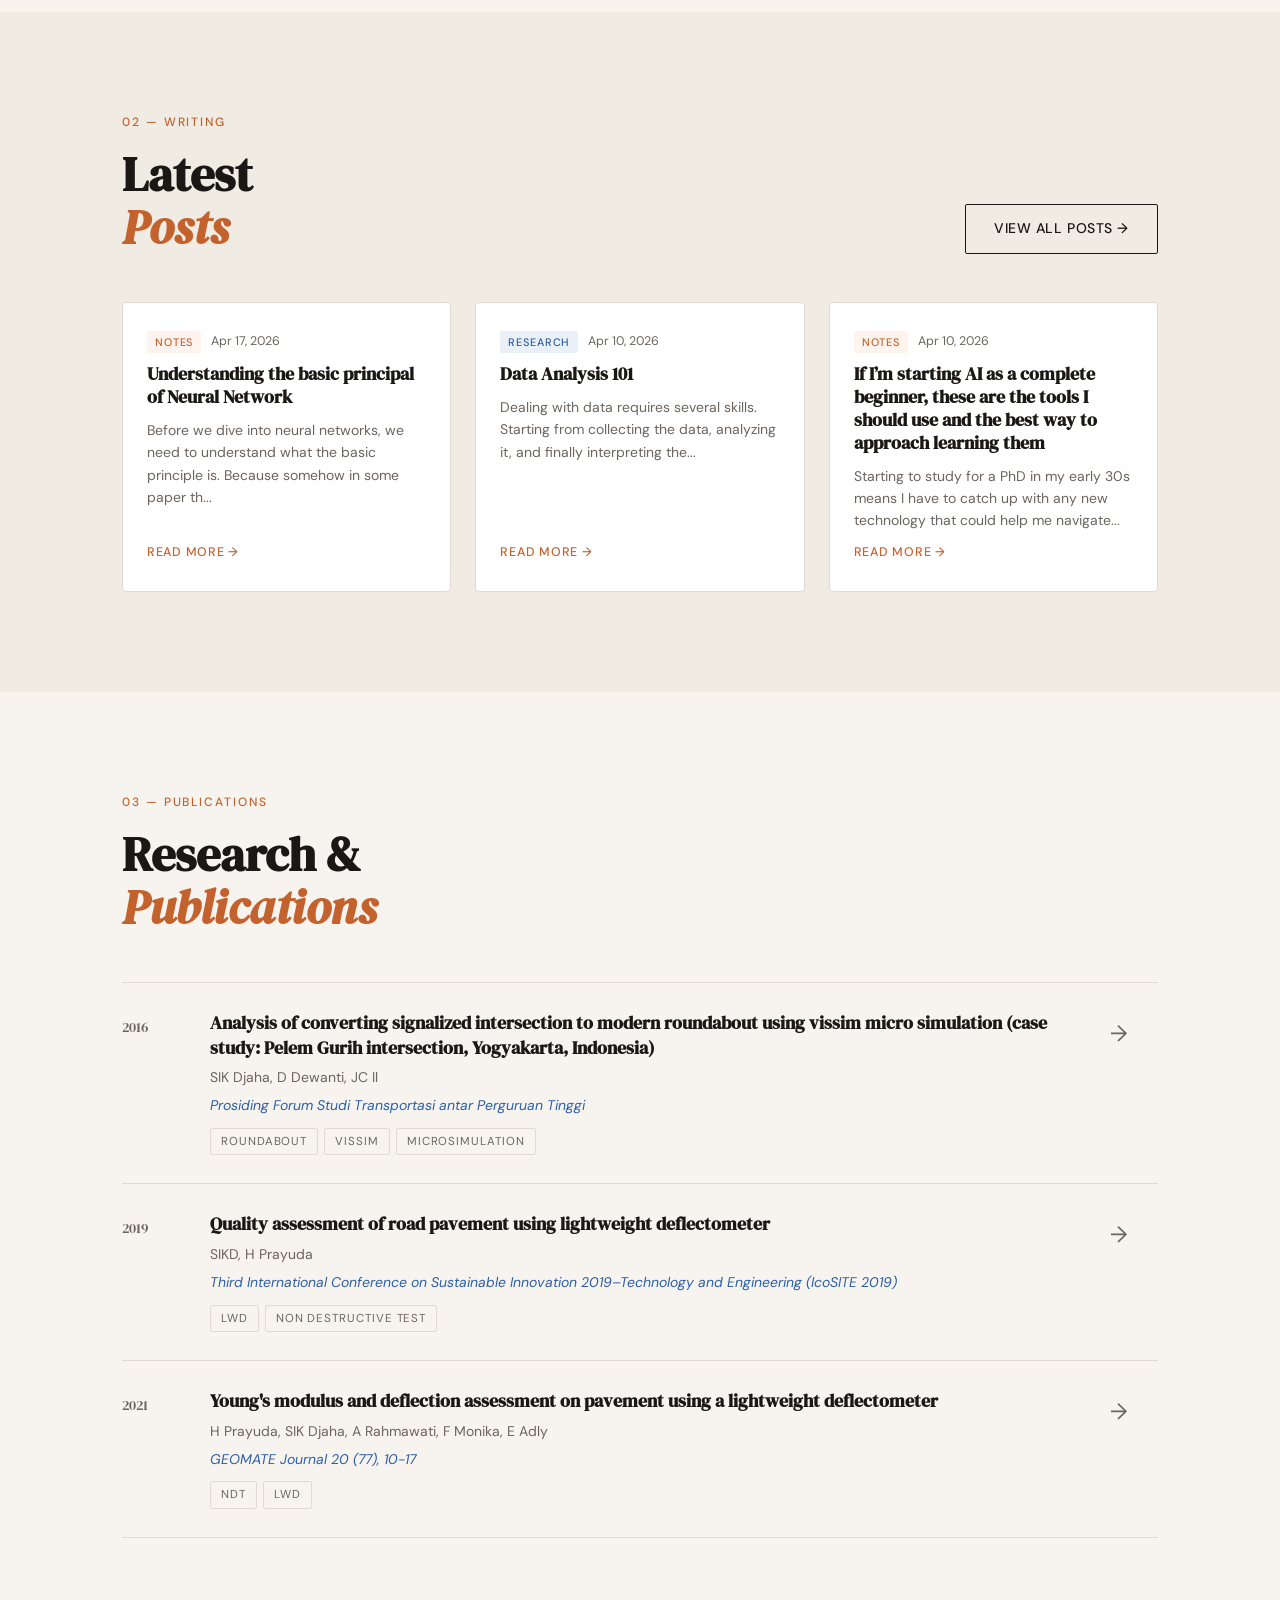
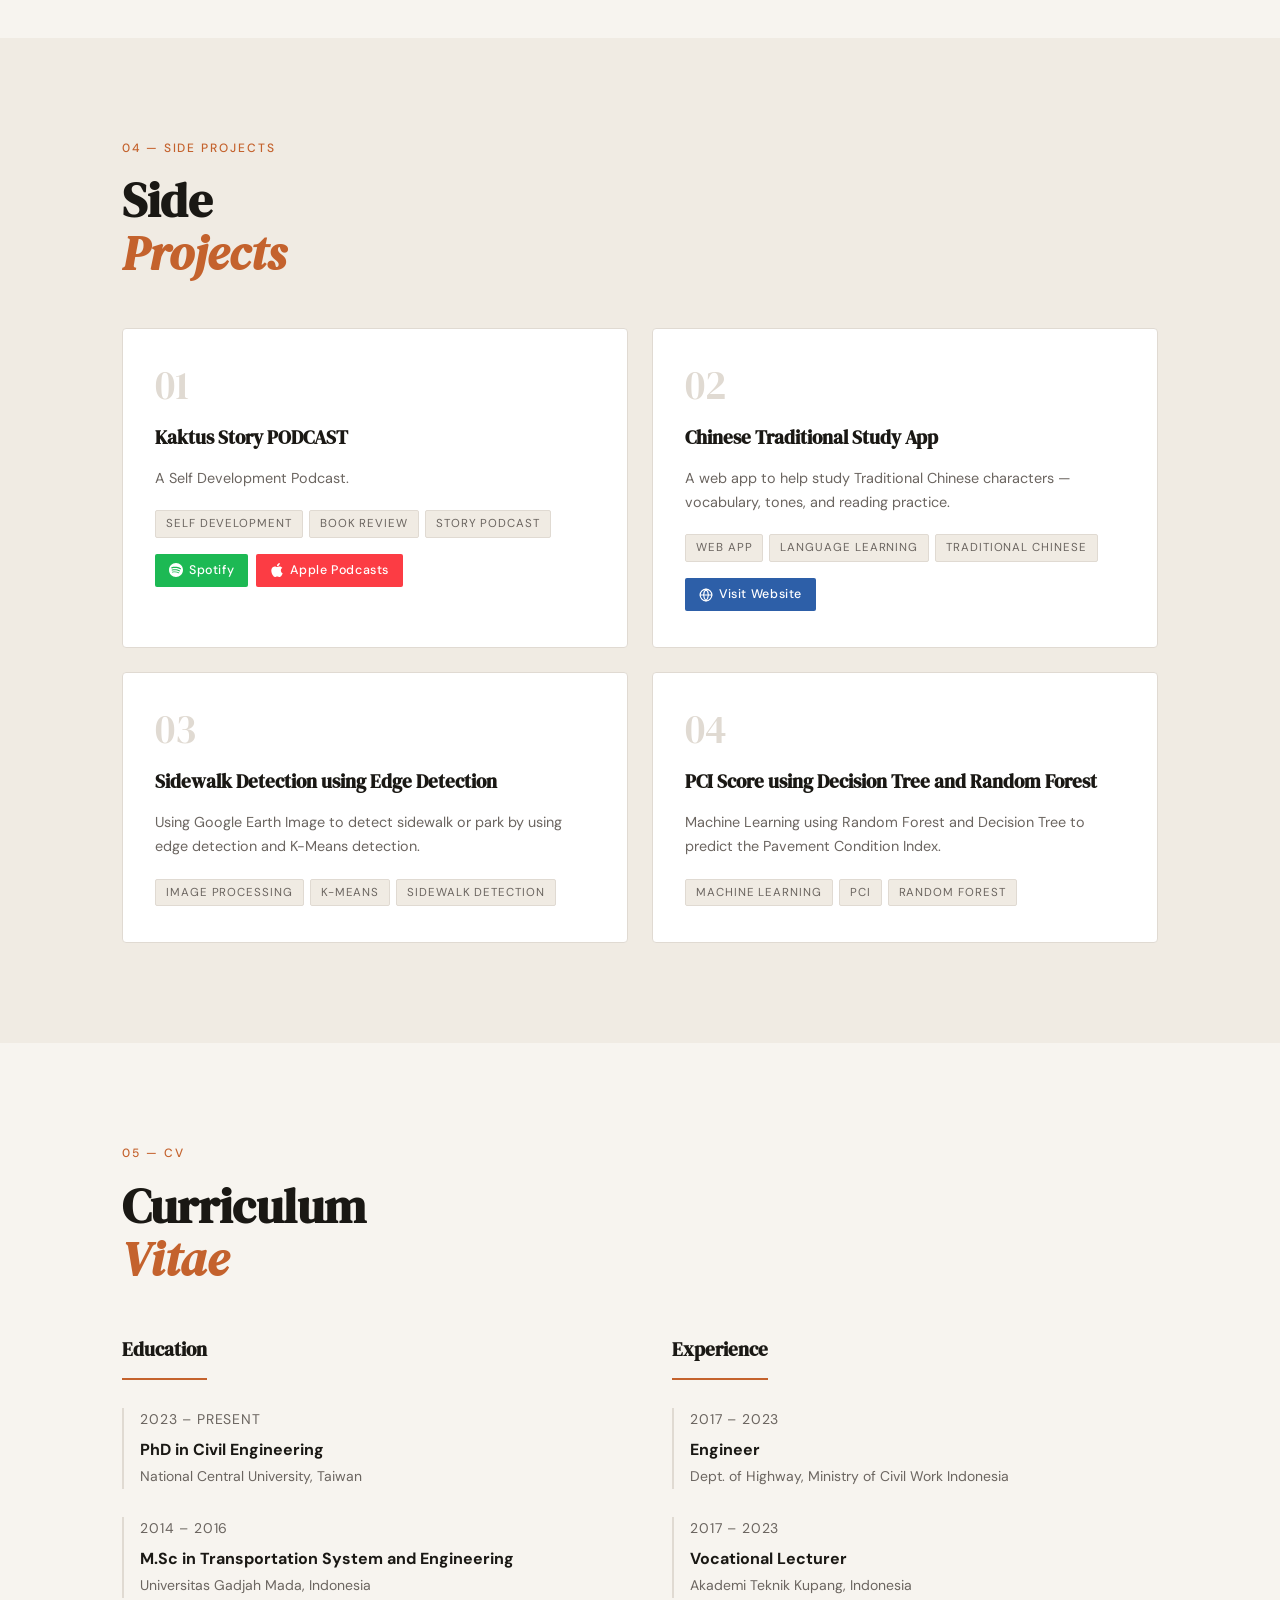
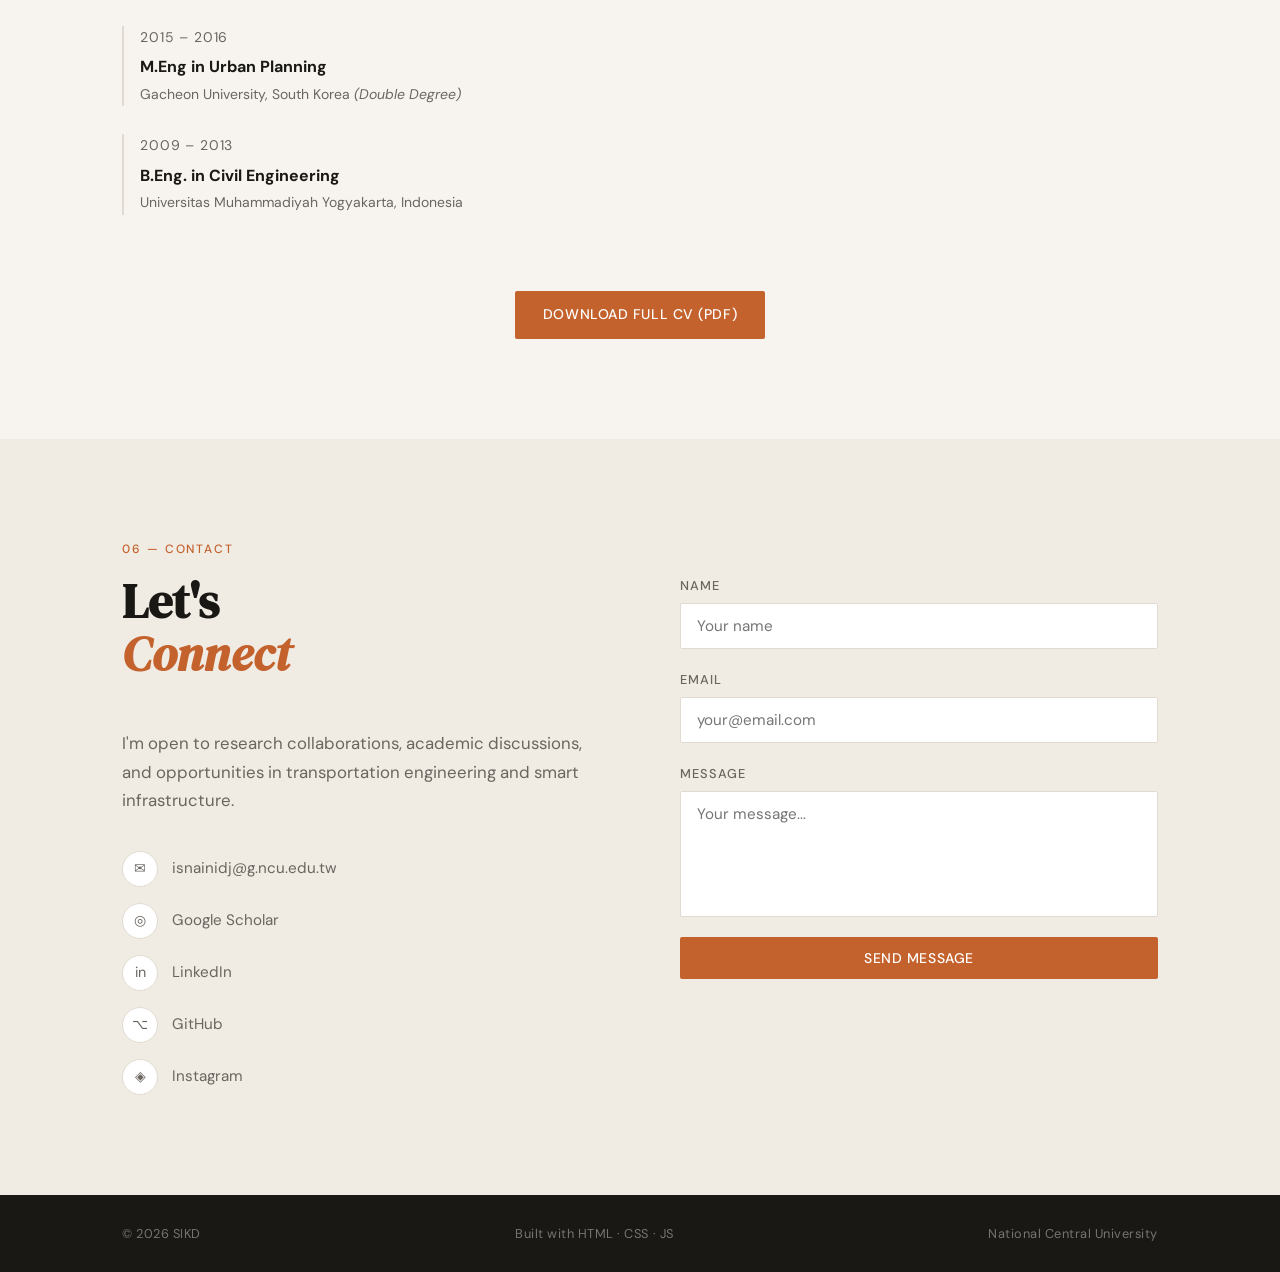
==== commit 1252e6e7: "Add Instagram link to contact section Co-Authored-By: Claude Sonnet 4.6 <noreply@anthropic.com>" ====
--- a/index.html
+++ b/index.html
@@ -250,7 +250,7 @@
             <span>Universitas Gadjah Mada, Indonesia</span>
           </div>
           <div class="cv-entry">
-            <span class="cv-year">2014 – 2016</span>
+            <span class="cv-year">2015 – 2016</span>
             <strong>M.Eng in Urban Planning</strong>
             <span>Gacheon University, South Korea <em>(Double Degree)</em></span>
           </div>
@@ -304,6 +304,10 @@
             <a href="https://github.com/iniizhna" target="_blank" class="contact-item">
               <span class="contact-icon">⌥</span>
               GitHub
+            </a>
+            <a href="https://www.instagram.com/iniizhna" target="_blank" class="contact-item">
+              <span class="contact-icon">◈</span>
+              Instagram
             </a>
           </div>
         </div>
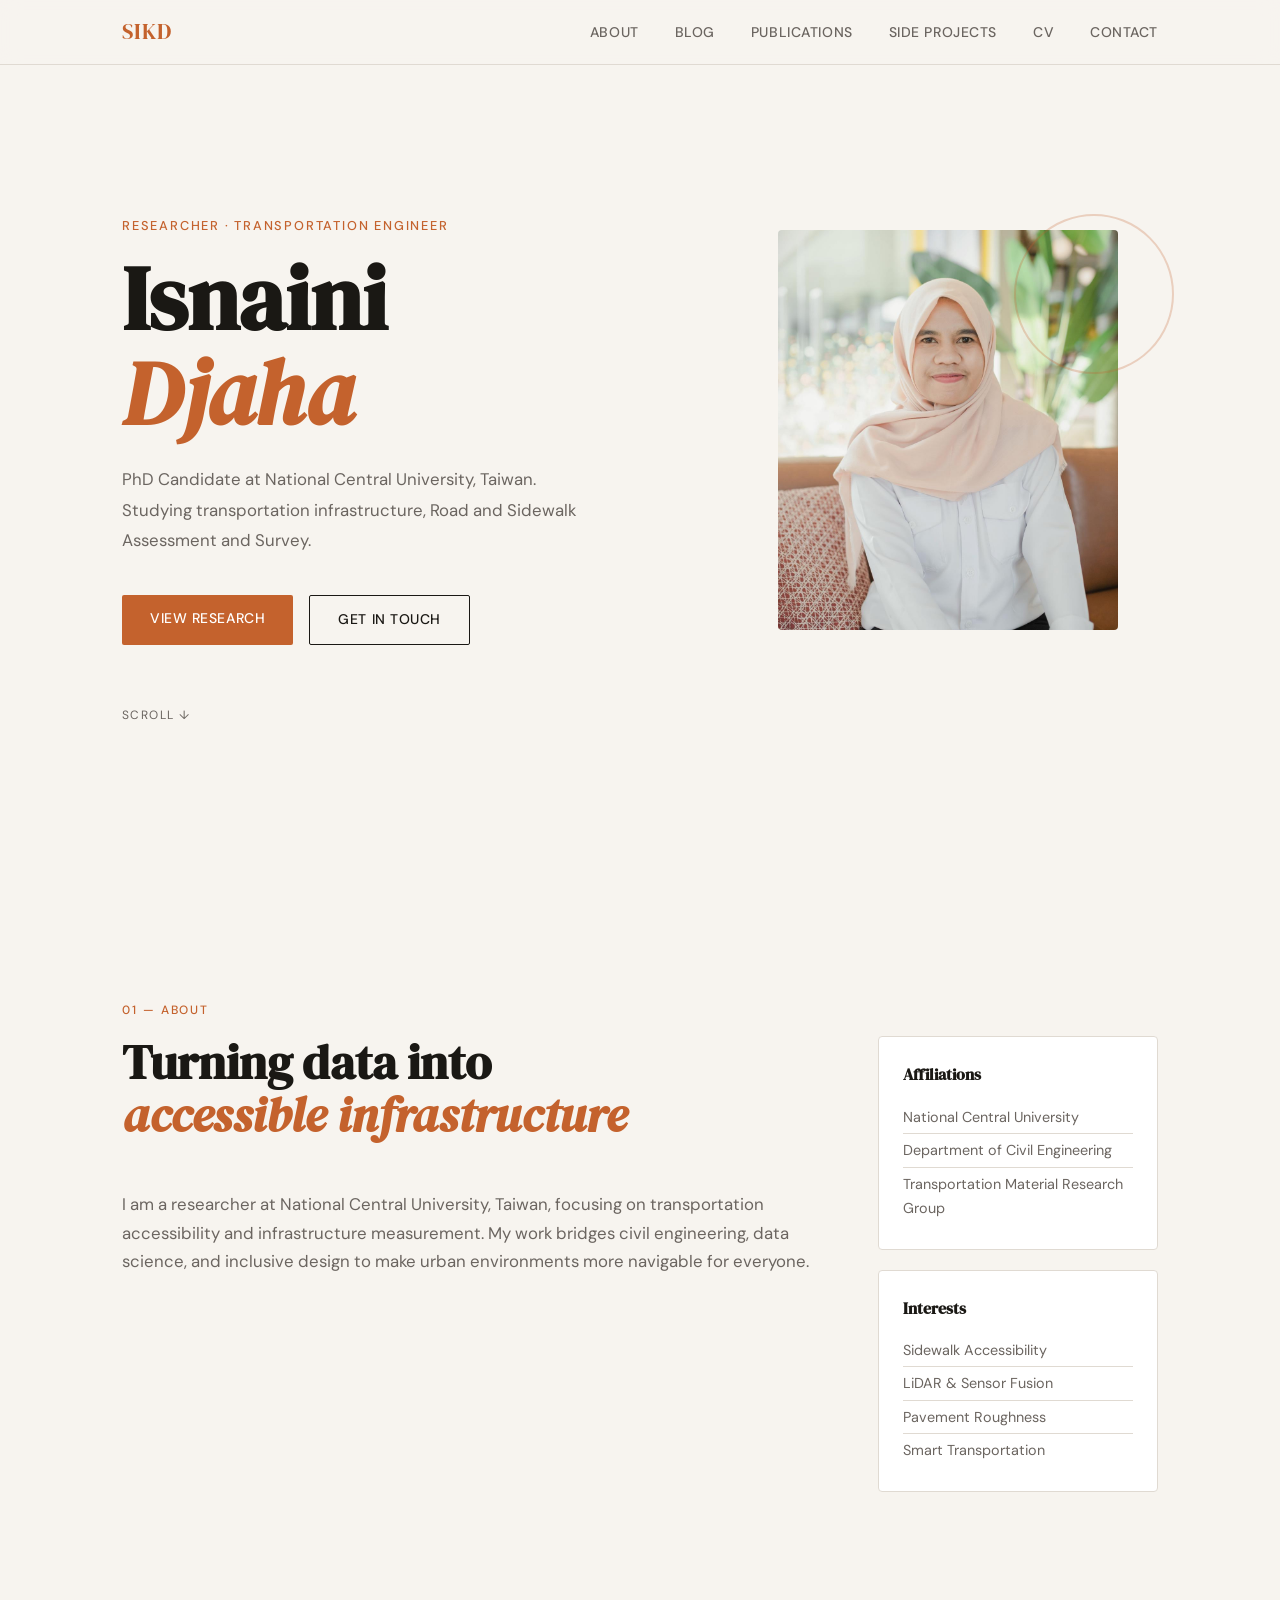
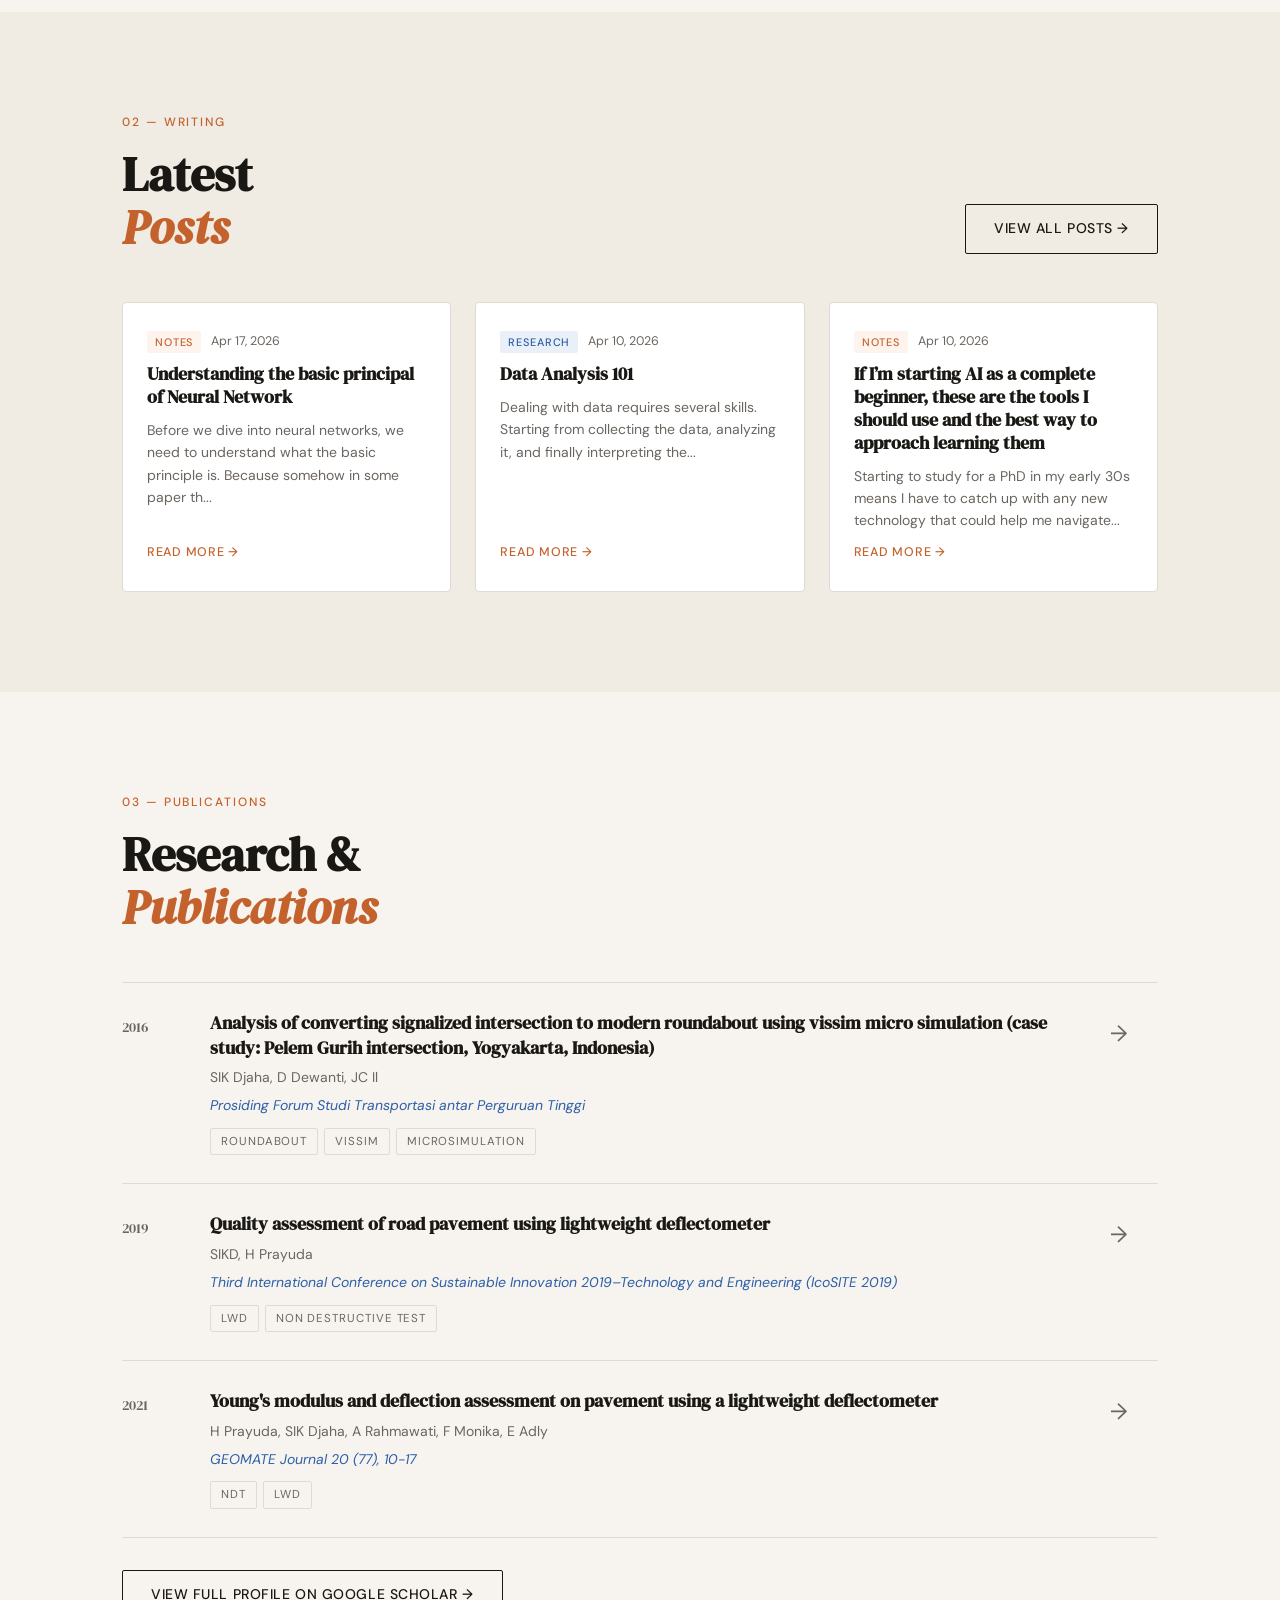
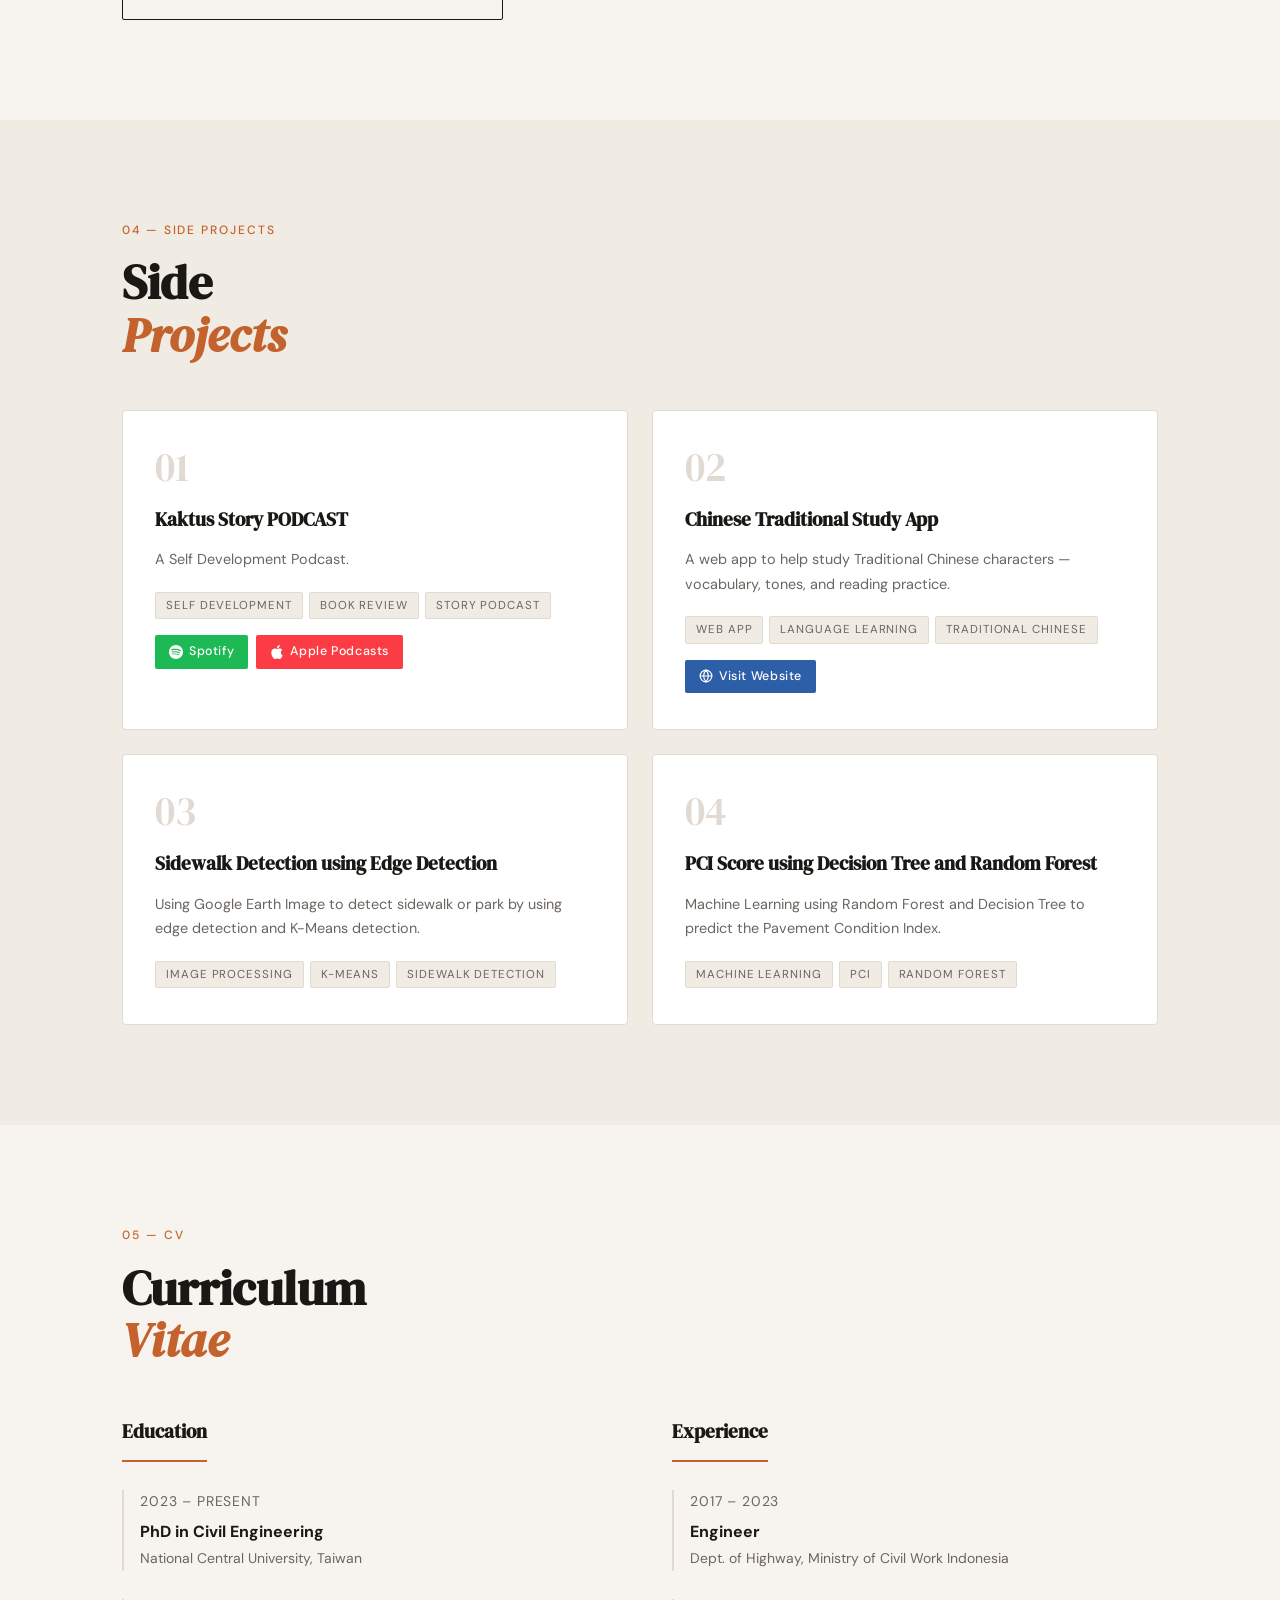
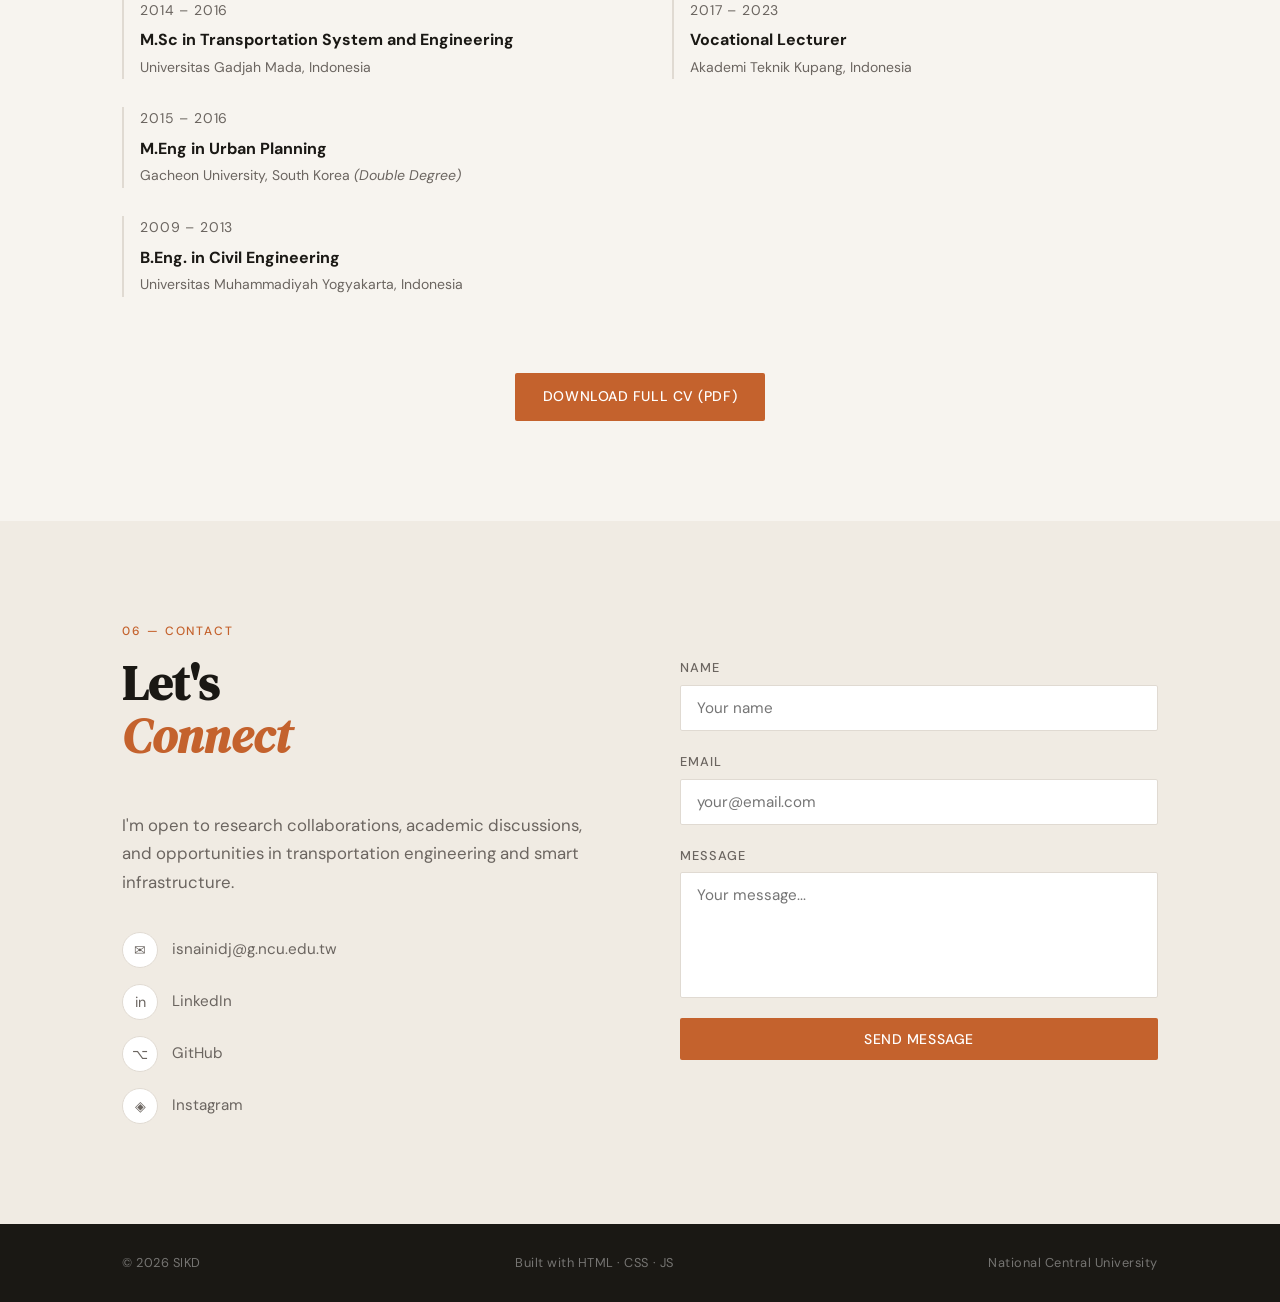
==== commit 85bf3e41: "Move Google Scholar link to below publications section Co-Authored-By: Claude Sonnet 4.6 <noreply@an" ====
--- a/index.html
+++ b/index.html
@@ -157,6 +157,9 @@
         </article>
 
       </div>
+      <div style="margin-top: 32px;">
+        <a href="https://scholar.google.com/citations?user=42AXFUIAAAAJ&hl=en" target="_blank" class="btn-ghost">View full profile on Google Scholar →</a>
+      </div>
     </div>
   </section>
 
@@ -275,7 +278,7 @@
         </div>
       </div>
       <div class="cv-download">
-        <a href="cv.pdf" class="btn-primary" download>Download Full CV (PDF)</a>
+        <a href="cv.pdf.pdf" class="btn-primary" download="Isnaini_Djaha_CV.pdf">Download Full CV (PDF)</a>
       </div>
     </div>
   </section>
@@ -292,10 +295,6 @@
             <a href="mailto:isnainidj@g.ncu.edu.tw" class="contact-item">
               <span class="contact-icon">✉</span>
               isnainidj@g.ncu.edu.tw
-            </a>
-            <a href="https://scholar.google.com/citations?user=42AXFUIAAAAJ&hl=en" target="_blank" class="contact-item">
-              <span class="contact-icon">◎</span>
-              Google Scholar
             </a>
             <a href="https://www.linkedin.com/in/isnaini-k/" target="_blank" class="contact-item">
               <span class="contact-icon">in</span>
